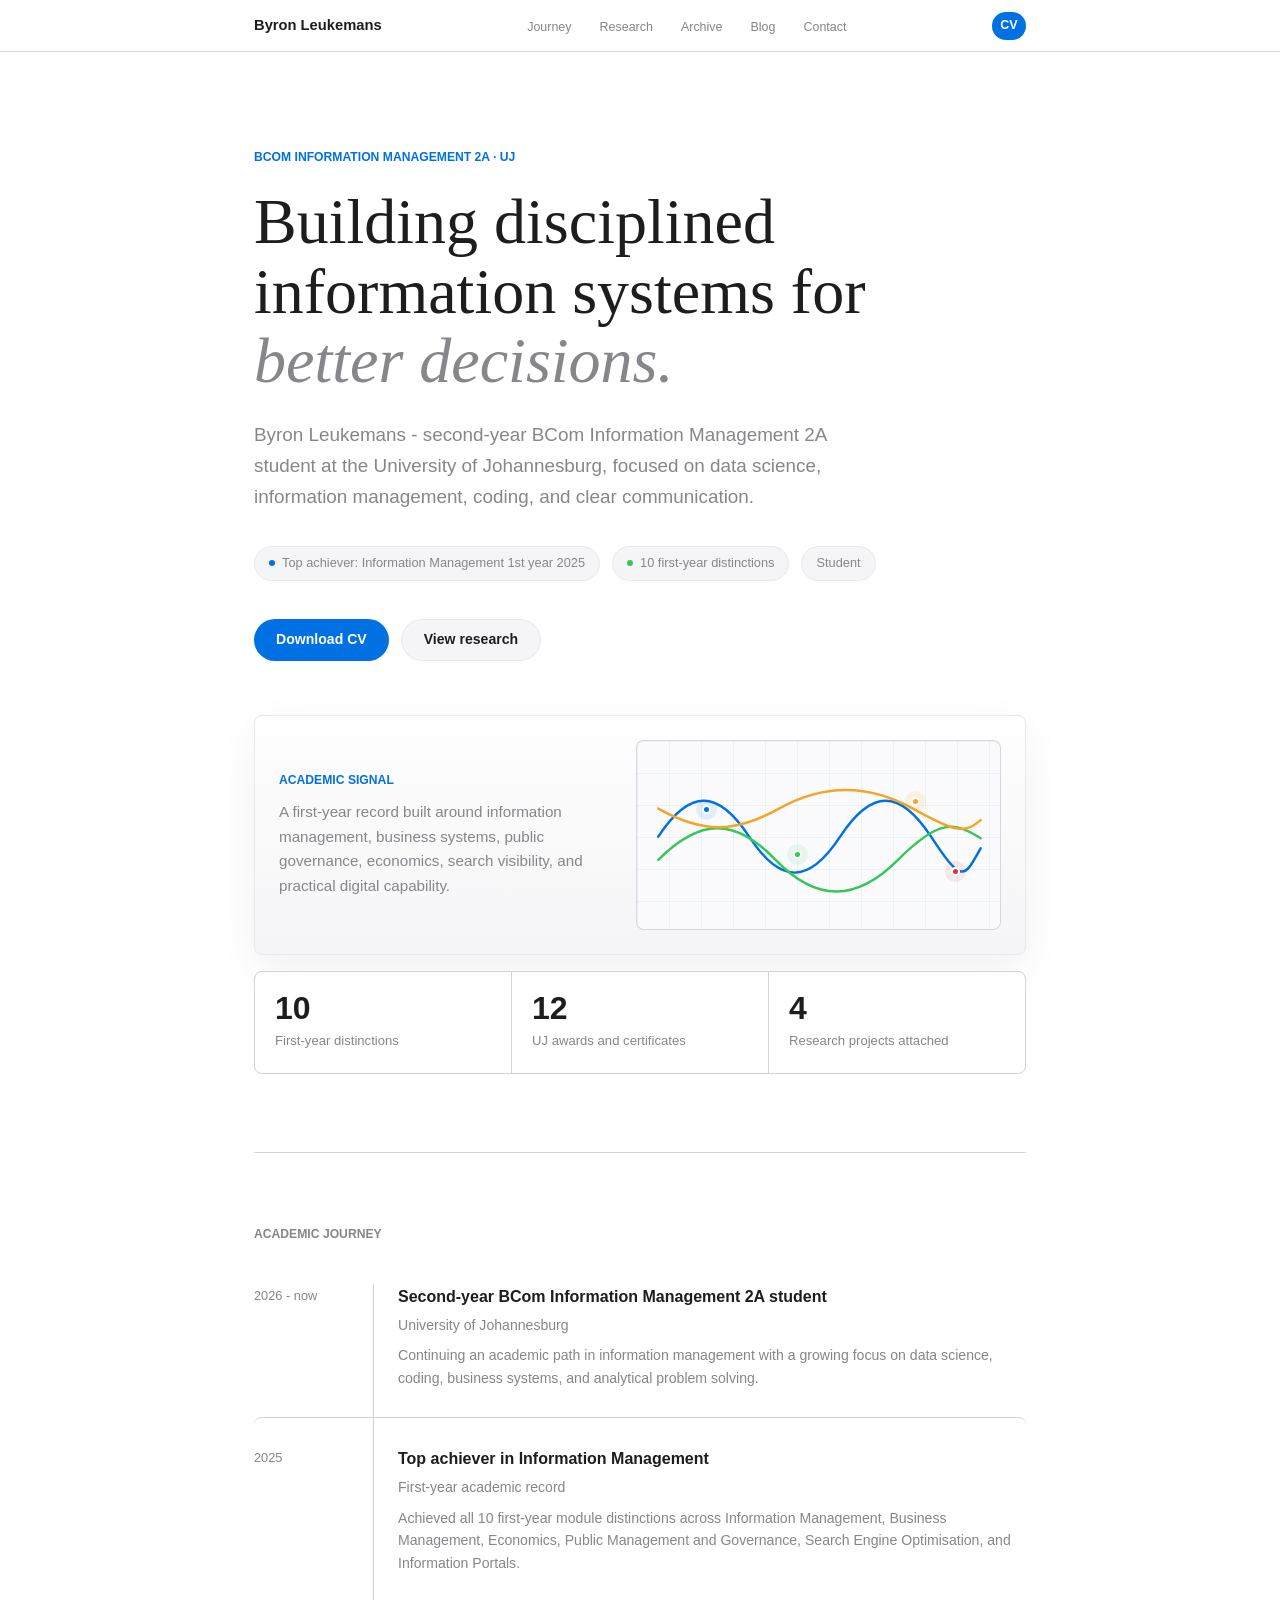
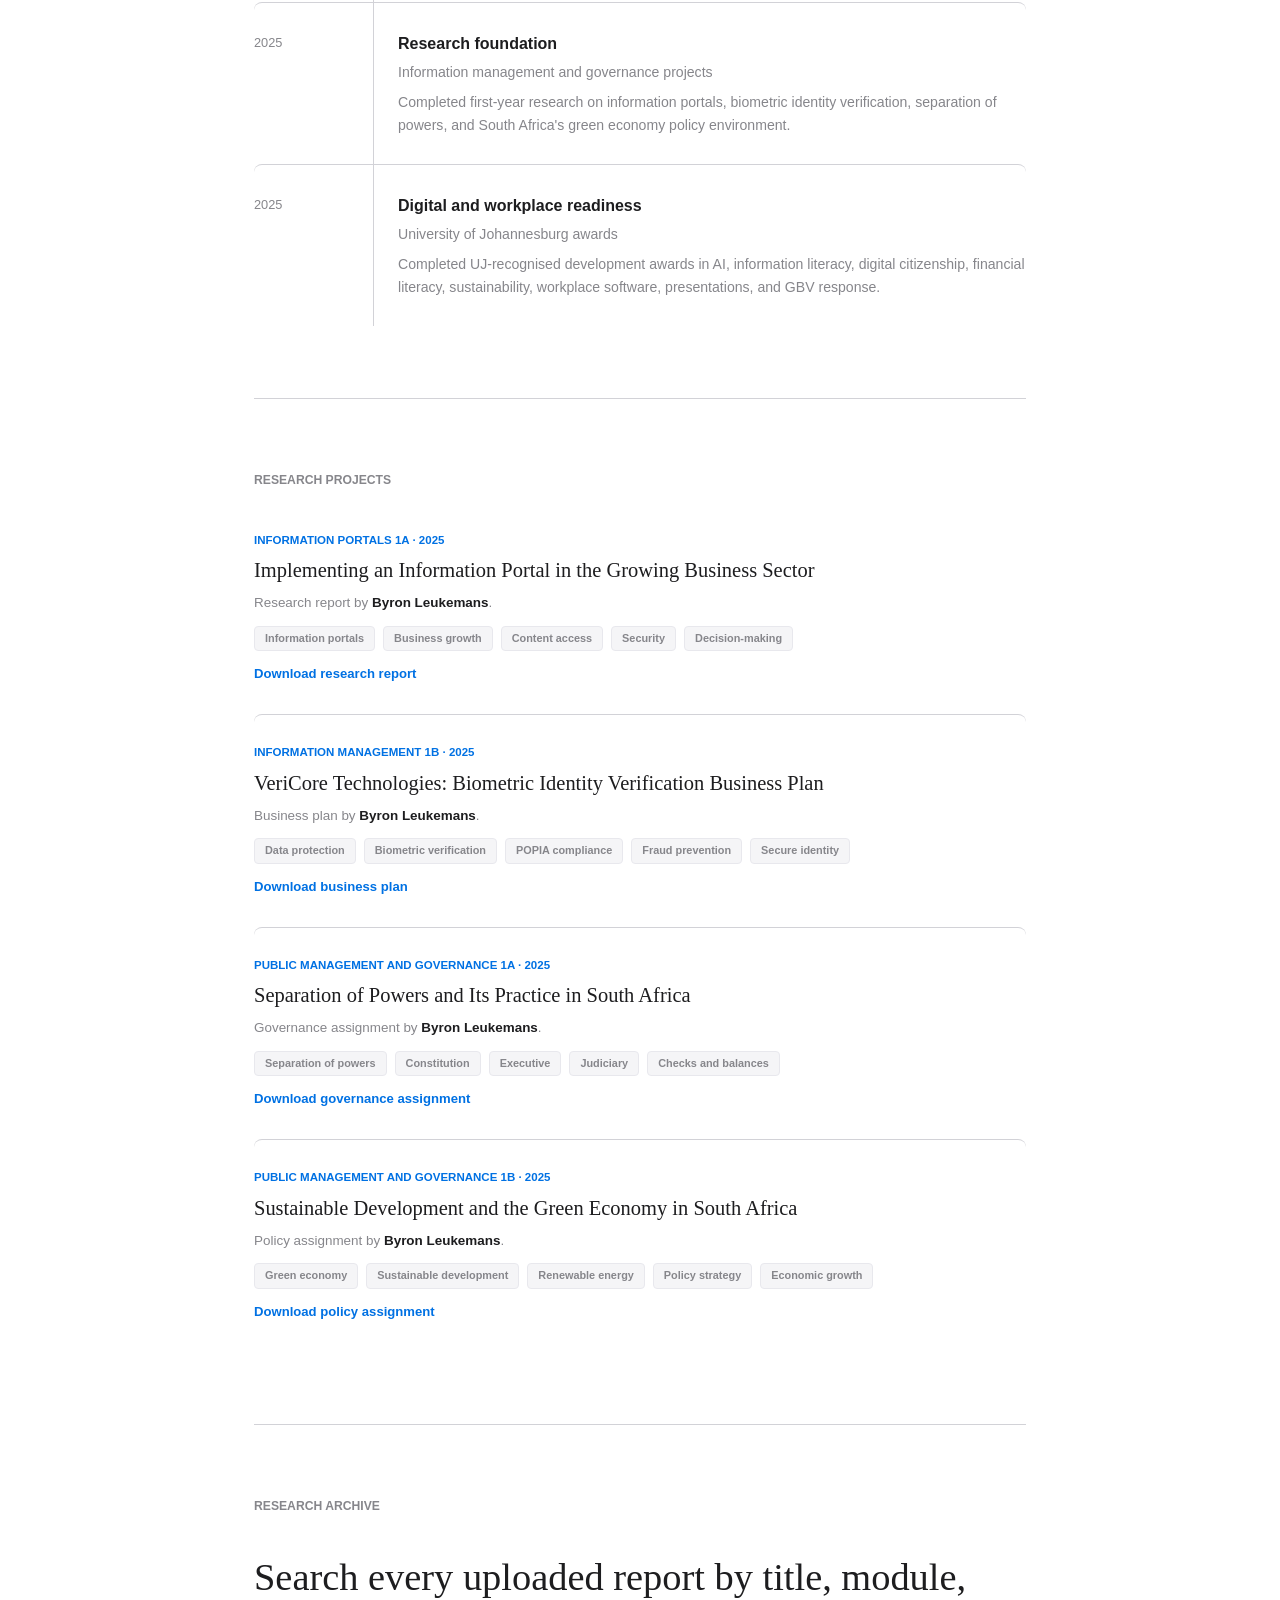
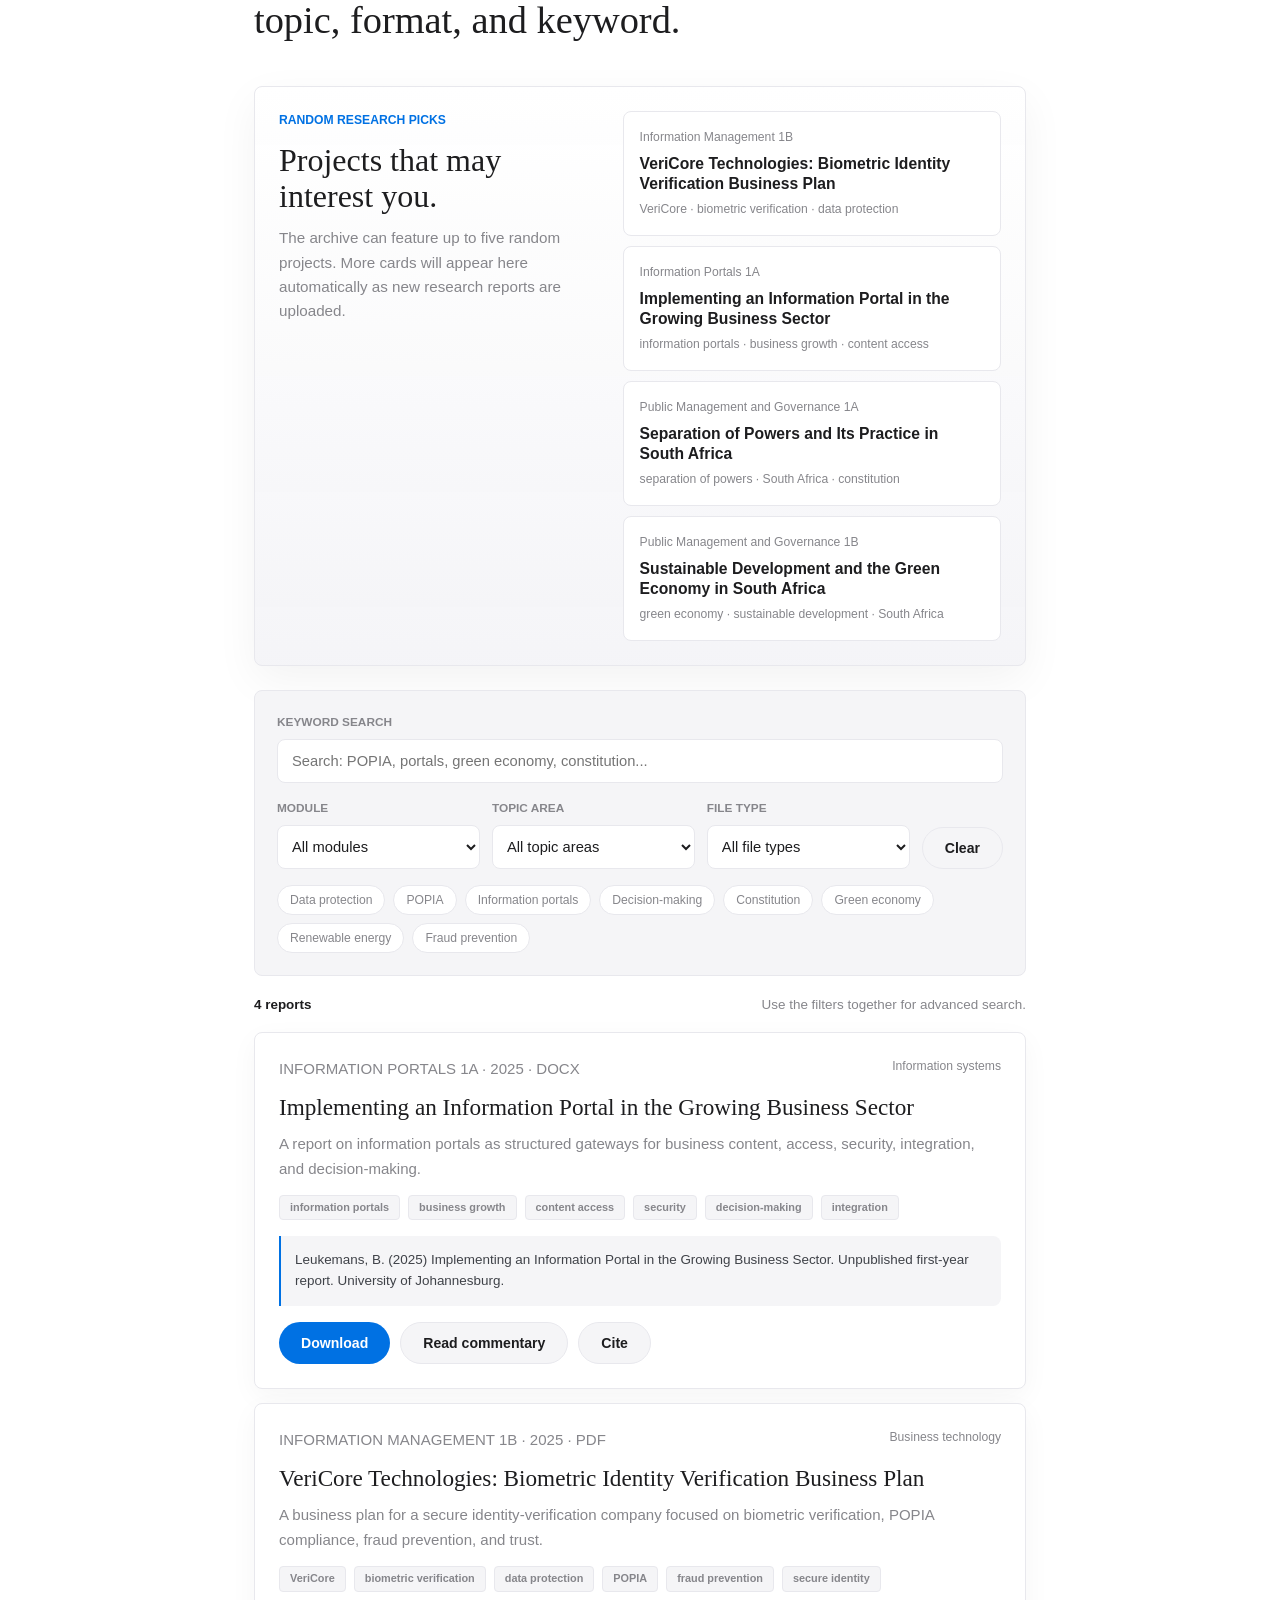
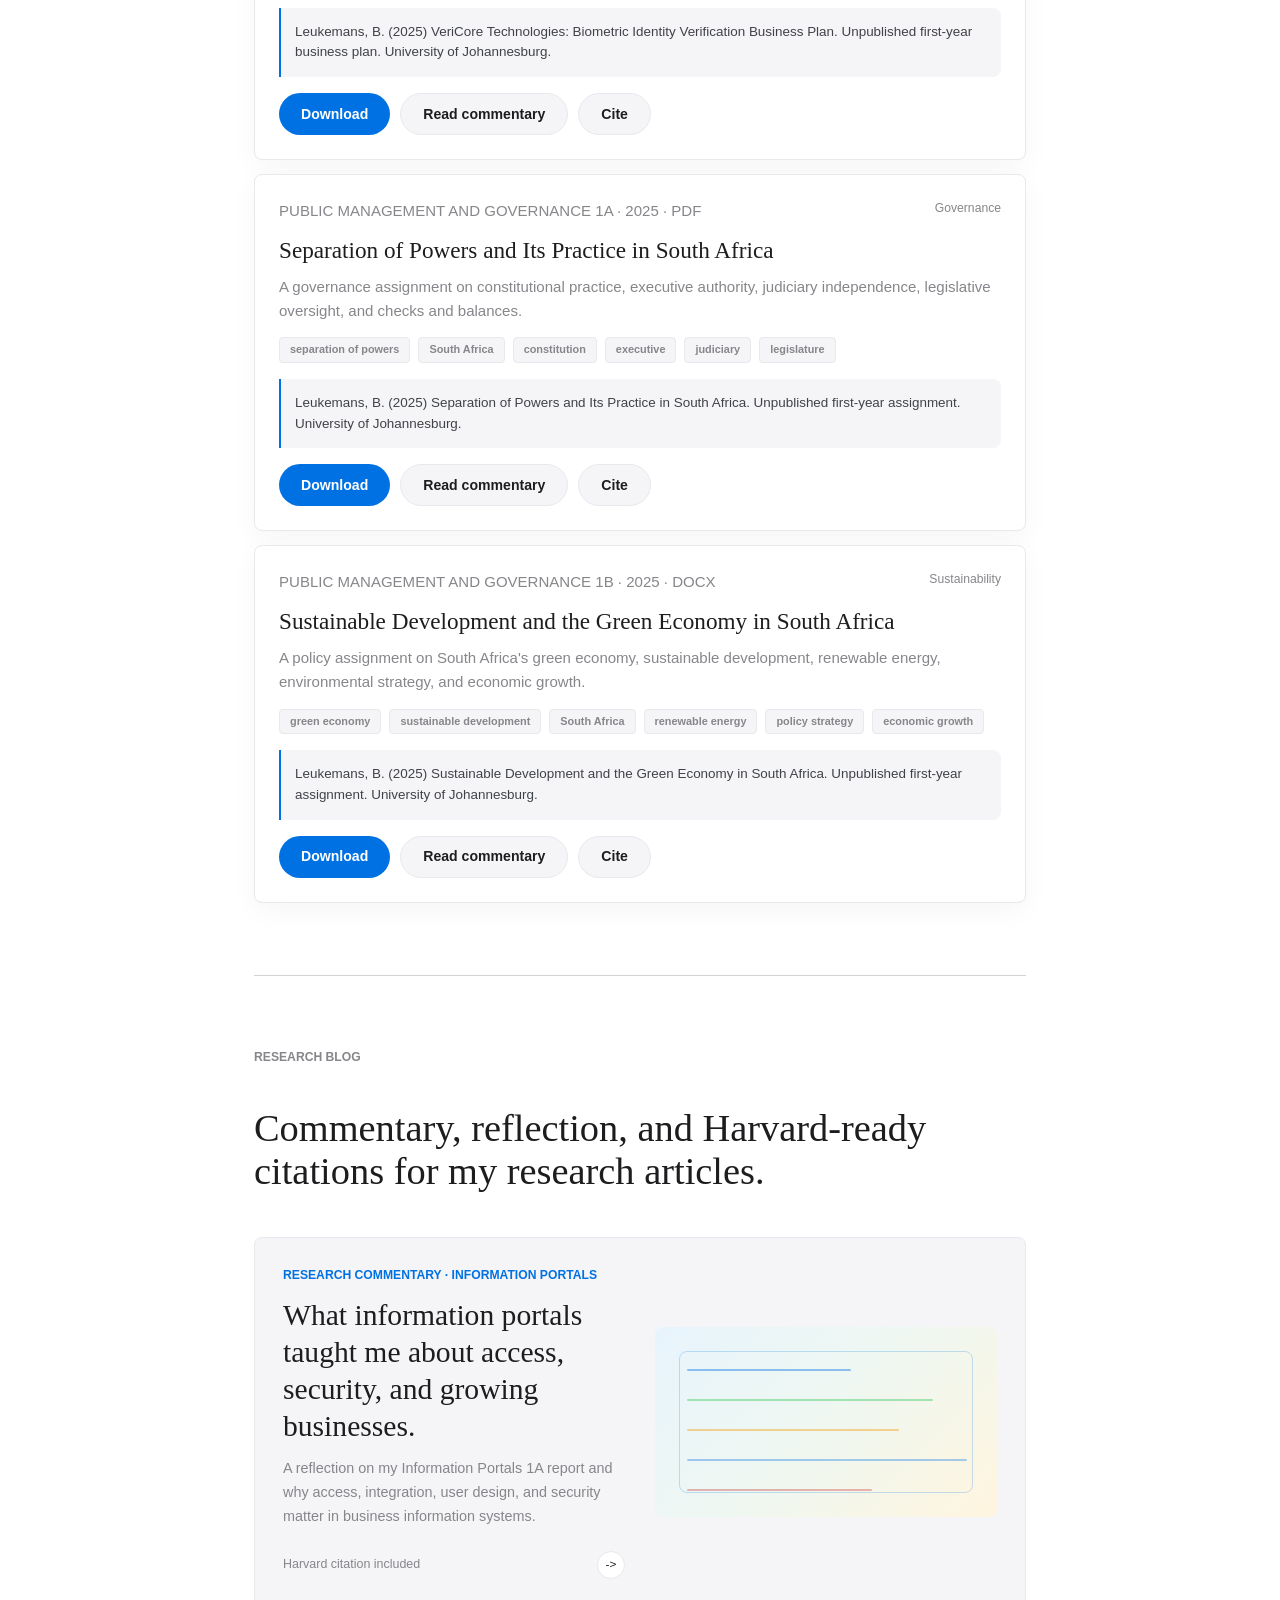
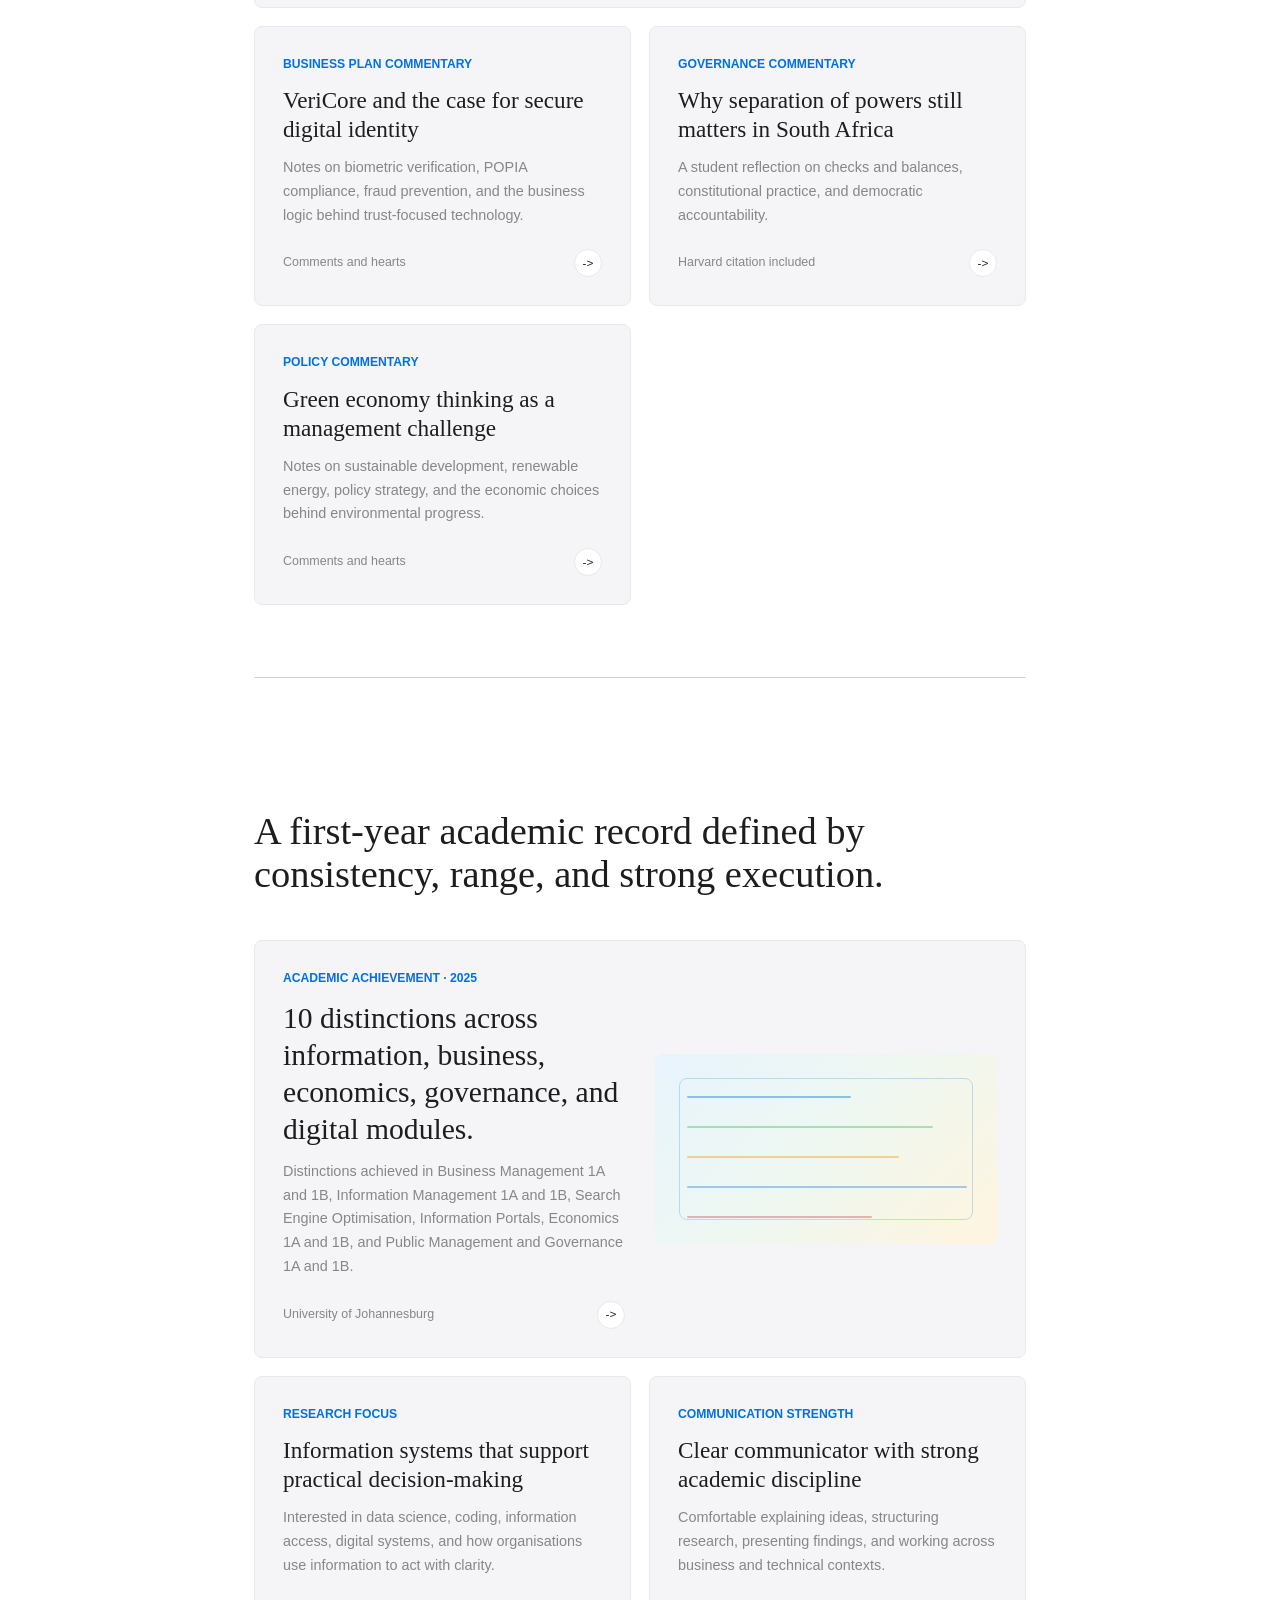
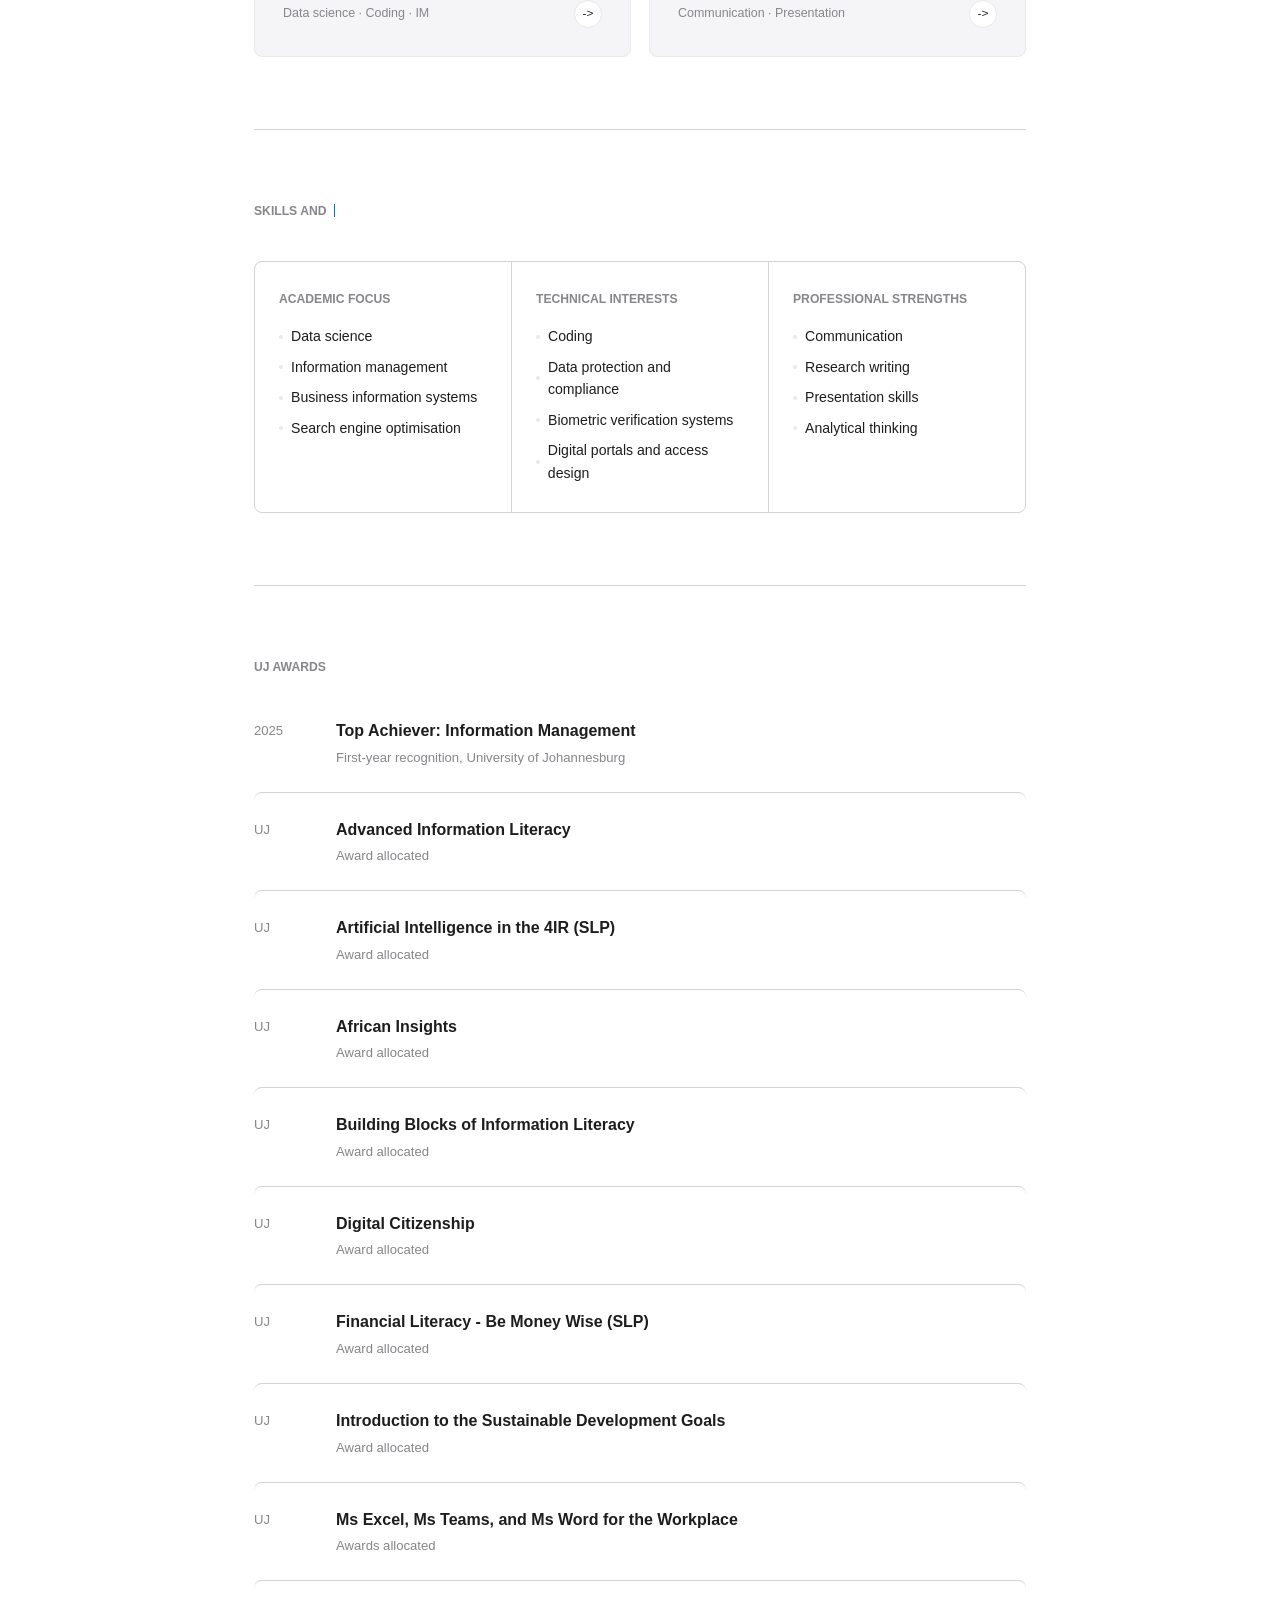
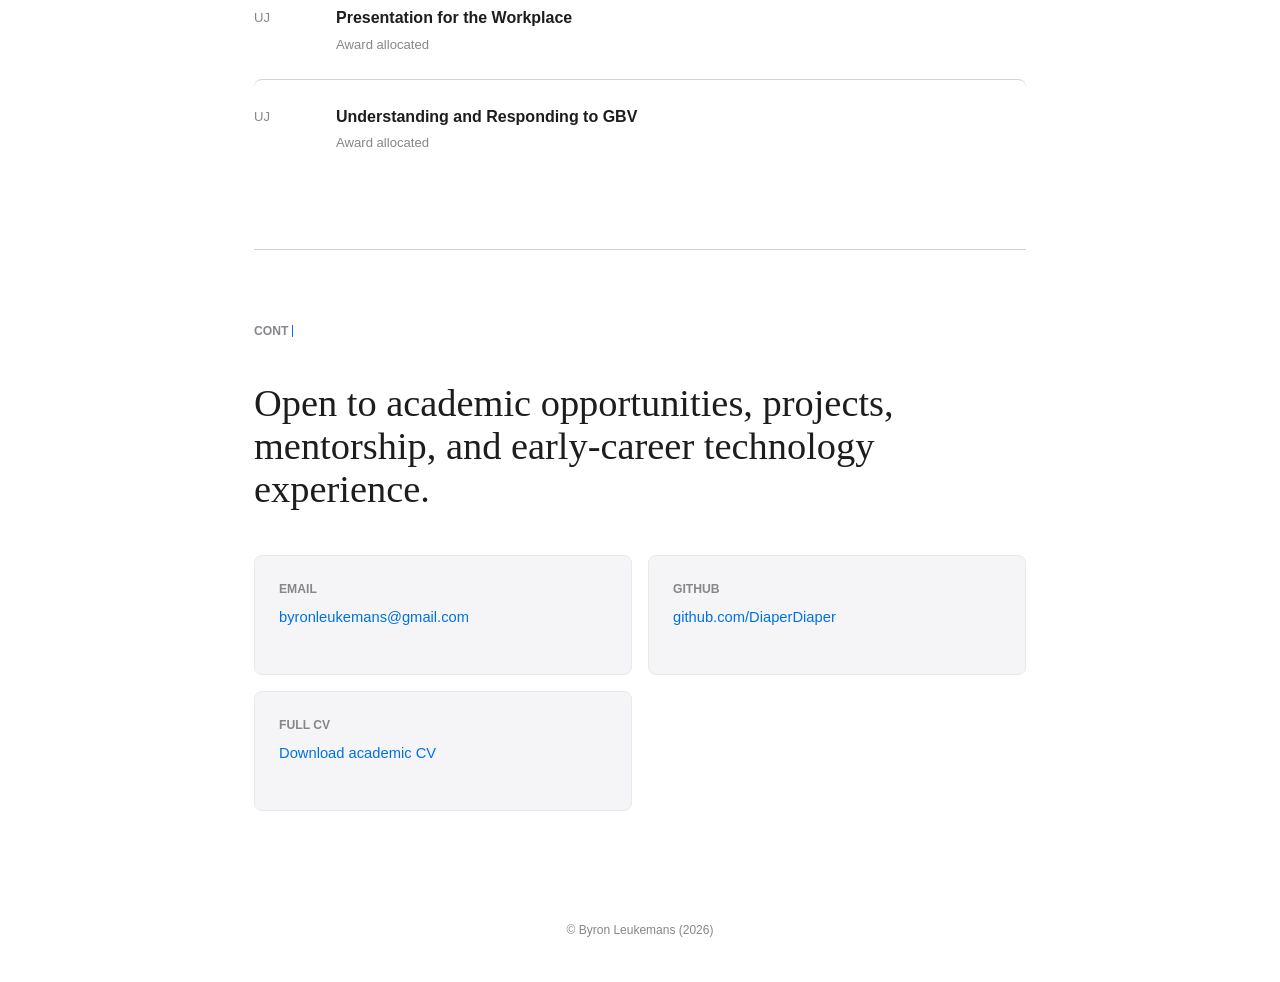
==== chloe.html @ 4170bc59 "Version 5 - Added Chloe.html" ====
<!doctype html>
<html lang="en">
  <head>
    <meta charset="utf-8" />
    <meta name="viewport" content="width=device-width, initial-scale=1" />
    <title>Byron Leukemans | Academic CV</title>
    <meta
      name="description"
      content="Apple-inspired academic CV website for Byron Leukemans, BCom Information Management student."
    />
    <meta name="theme-color" content="#001b38" />
    <link rel="icon" type="image/png" href="assets/byron-leukemans-favicon.png" />
    <link rel="apple-touch-icon" href="assets/byron-leukemans-favicon.png" />
    <link rel="stylesheet" href="styles.css" />
  </head>
  <body>
    <div class="scroll-progress" aria-hidden="true"></div>

    <nav class="site-nav" aria-label="Primary navigation">
      <div class="nav-inner">
        <a class="nav-name" href="#top">Byron Leukemans</a>
        <ul class="nav-links">
          <li><a href="#appointments">Journey</a></li>
          <li><a href="#publications">Research</a></li>
          <li><a href="#archive">Archive</a></li>
          <li><a href="#blog">Blog</a></li>
          <li><a href="#contact">Contact</a></li>
        </ul>
        <a
          class="nav-cv"
          href="assets/Byron-Leukemans-Academic-CV.pdf"
          download
        >
          CV
        </a>
      </div>
    </nav>

    <main class="page" id="top">
      <section class="hero" id="profile">
        <p class="hero-eyebrow fade-up">BCom Information Management 2A · UJ</p>
        <h1 class="fade-up">
          Building disciplined information systems for <em>better decisions.</em>
        </h1>
        <p class="hero-bio fade-up">
          Byron Leukemans - second-year BCom Information Management 2A
          student at the University of Johannesburg, focused on data science,
          information management, coding, and clear communication.
        </p>

        <div class="hero-meta fade-up" aria-label="Academic profile details">
          <span class="pill"><span class="pill-dot"></span>Top achiever: Information Management 1st year 2025</span>
          <span class="pill"><span class="pill-dot green"></span>10 first-year distinctions</span>
          <span class="pill">Student</span>
        </div>

        <div class="cta-row fade-up">
          <a
            class="btn btn-primary"
            href="assets/Byron-Leukemans-Academic-CV.pdf"
            download
          >
            Download CV
          </a>
          <a class="btn btn-ghost" href="#publications">View research</a>
        </div>

        <div class="signal-panel reveal">
          <div class="signal-copy">
            <p class="signal-label">Academic signal</p>
            <p>
              A first-year record built around information management, business
              systems, public governance, economics, search visibility, and
              practical digital capability.
            </p>
          </div>
          <div class="signal-visual" aria-hidden="true">
            <svg viewBox="0 0 420 180" role="img">
              <path
                class="wave wave-one"
                d="M16 92 C54 34 88 34 126 92 S198 150 236 92 308 34 346 92 386 142 406 106"
              />
              <path
                class="wave wave-two"
                d="M16 120 C66 70 108 68 158 120 S256 170 306 120 374 74 406 94"
              />
              <path
                class="wave wave-three"
                d="M16 58 C70 88 108 88 162 58 S270 28 324 58 386 88 406 72"
              />
            </svg>
            <span class="node n1"></span>
            <span class="node n2"></span>
            <span class="node n3"></span>
            <span class="node n4"></span>
          </div>
        </div>

        <div class="stat-strip stagger">
          <div>
            <strong data-count="10">0</strong>
            <span>First-year distinctions</span>
          </div>
          <div>
            <strong data-count="12">0</strong>
            <span>UJ awards and certificates</span>
          </div>
          <div>
            <strong data-count="4">0</strong>
            <span>Research projects attached</span>
          </div>
        </div>
      </section>

      <section id="appointments">
        <p class="section-label reveal">Academic Journey</p>
        <div class="timeline stagger">
          <article class="timeline-item">
            <span class="t-year">2026 - now</span>
            <div>
              <p class="t-title">Second-year BCom Information Management 2A student</p>
              <p class="t-place">University of Johannesburg</p>
              <p class="t-desc">
                Continuing an academic path in information management with a
                growing focus on data science, coding, business systems, and
                analytical problem solving.
              </p>
            </div>
          </article>
          <article class="timeline-item">
            <span class="t-year">2025</span>
            <div>
              <p class="t-title">Top achiever in Information Management</p>
              <p class="t-place">First-year academic record</p>
              <p class="t-desc">
                Achieved all 10 first-year module distinctions across
                Information Management, Business Management, Economics, Public
                Management and Governance, Search Engine Optimisation, and
                Information Portals.
              </p>
            </div>
          </article>
          <article class="timeline-item">
            <span class="t-year">2025</span>
            <div>
              <p class="t-title">Research foundation</p>
              <p class="t-place">Information management and governance projects</p>
              <p class="t-desc">
                Completed first-year research on information portals, biometric
                identity verification, separation of powers, and South Africa's
                green economy policy environment.
              </p>
            </div>
          </article>
          <article class="timeline-item">
            <span class="t-year">2025</span>
            <div>
              <p class="t-title">Digital and workplace readiness</p>
              <p class="t-place">University of Johannesburg awards</p>
              <p class="t-desc">
                Completed UJ-recognised development awards in AI, information
                literacy, digital citizenship, financial literacy, sustainability,
                workplace software, presentations, and GBV response.
              </p>
            </div>
          </article>
        </div>
      </section>

      <section id="publications">
        <p class="section-label reveal">Research Projects</p>
        <div class="pub-list stagger">
          <article class="pub-item">
            <p class="pub-venue">Information Portals 1A · 2025</p>
            <p class="pub-title">
              Implementing an Information Portal in the Growing Business Sector
            </p>
            <p class="pub-authors">
              Research report by <strong>Byron Leukemans</strong>.
            </p>
            <div class="pub-tags">
              <span class="tag">Information portals</span>
              <span class="tag">Business growth</span>
              <span class="tag">Content access</span>
              <span class="tag">Security</span>
              <span class="tag">Decision-making</span>
            </div>
            <a
              class="pub-link"
              href="assets/research/information-portals-1a-report.docx"
              download
            >
              Download research report
            </a>
          </article>

          <article class="pub-item">
            <p class="pub-venue">Information Management 1B · 2025</p>
            <p class="pub-title">
              VeriCore Technologies: Biometric Identity Verification Business Plan
            </p>
            <p class="pub-authors">
              Business plan by <strong>Byron Leukemans</strong>.
            </p>
            <div class="pub-tags">
              <span class="tag">Data protection</span>
              <span class="tag">Biometric verification</span>
              <span class="tag">POPIA compliance</span>
              <span class="tag">Fraud prevention</span>
              <span class="tag">Secure identity</span>
            </div>
            <a
              class="pub-link"
              href="assets/research/information-management-1b-vericore-business-plan.pdf"
              download
            >
              Download business plan
            </a>
          </article>

          <article class="pub-item">
            <p class="pub-venue">Public Management and Governance 1A · 2025</p>
            <p class="pub-title">
              Separation of Powers and Its Practice in South Africa
            </p>
            <p class="pub-authors">
              Governance assignment by <strong>Byron Leukemans</strong>.
            </p>
            <div class="pub-tags">
              <span class="tag">Separation of powers</span>
              <span class="tag">Constitution</span>
              <span class="tag">Executive</span>
              <span class="tag">Judiciary</span>
              <span class="tag">Checks and balances</span>
            </div>
            <a
              class="pub-link"
              href="assets/research/public-management-governance-1a-separation-powers.pdf"
              download
            >
              Download governance assignment
            </a>
          </article>

          <article class="pub-item">
            <p class="pub-venue">Public Management and Governance 1B · 2025</p>
            <p class="pub-title">
              Sustainable Development and the Green Economy in South Africa
            </p>
            <p class="pub-authors">
              Policy assignment by <strong>Byron Leukemans</strong>.
            </p>
            <div class="pub-tags">
              <span class="tag">Green economy</span>
              <span class="tag">Sustainable development</span>
              <span class="tag">Renewable energy</span>
              <span class="tag">Policy strategy</span>
              <span class="tag">Economic growth</span>
            </div>
            <a
              class="pub-link"
              href="assets/research/public-management-governance-1b-green-economy.docx"
              download
            >
              Download policy assignment
            </a>
          </article>
        </div>
      </section>

      <section id="archive">
        <p class="section-label reveal">Research Archive</p>
        <p class="section-title reveal">
          Search every uploaded report by title, module, topic, format, and keyword.
        </p>

        <div class="archive-random reveal">
          <div>
            <p class="card-label">Random research picks</p>
            <h2>Projects that may interest you.</h2>
            <p>
              The archive can feature up to five random projects. More cards will
              appear here automatically as new research reports are uploaded.
            </p>
          </div>
          <div id="random-projects" class="random-project-grid" aria-live="polite"></div>
        </div>

        <div class="archive-tools reveal" role="search" aria-label="Research archive search">
          <label class="archive-search">
            <span>Keyword search</span>
            <input
              id="archive-search"
              type="search"
              placeholder="Search: POPIA, portals, green economy, constitution..."
              autocomplete="off"
            />
          </label>

          <div class="advanced-search">
            <label>
              <span>Module</span>
              <select id="archive-module">
                <option value="">All modules</option>
                <option value="Information Portals 1A">Information Portals 1A</option>
                <option value="Information Management 1B">Information Management 1B</option>
                <option value="Public Management and Governance 1A">Public Management and Governance 1A</option>
                <option value="Public Management and Governance 1B">Public Management and Governance 1B</option>
              </select>
            </label>
            <label>
              <span>Topic area</span>
              <select id="archive-topic">
                <option value="">All topic areas</option>
                <option value="Information systems">Information systems</option>
                <option value="Business technology">Business technology</option>
                <option value="Governance">Governance</option>
                <option value="Sustainability">Sustainability</option>
              </select>
            </label>
            <label>
              <span>File type</span>
              <select id="archive-format">
                <option value="">All file types</option>
                <option value="PDF">PDF</option>
                <option value="DOCX">DOCX</option>
              </select>
            </label>
            <button id="archive-clear" class="btn btn-ghost" type="button">Clear</button>
          </div>

          <div class="keyword-cloud" aria-label="Popular research keywords">
            <button type="button" data-keyword="data protection">Data protection</button>
            <button type="button" data-keyword="POPIA">POPIA</button>
            <button type="button" data-keyword="information portals">Information portals</button>
            <button type="button" data-keyword="decision-making">Decision-making</button>
            <button type="button" data-keyword="constitution">Constitution</button>
            <button type="button" data-keyword="green economy">Green economy</button>
            <button type="button" data-keyword="renewable energy">Renewable energy</button>
            <button type="button" data-keyword="fraud prevention">Fraud prevention</button>
          </div>
        </div>

        <div class="archive-status reveal">
          <span id="archive-count">0 reports</span>
          <span>Use the filters together for advanced search.</span>
        </div>

        <div id="archive-results" class="archive-grid stagger" aria-live="polite"></div>
      </section>

      <section id="blog">
        <p class="section-label reveal">Research Blog</p>
        <p class="section-title reveal">
          Commentary, reflection, and Harvard-ready citations for my research articles.
        </p>
        <div class="writing-grid stagger">
          <a class="writing-card featured" href="blog/information-portals.html" data-tilt>
            <div>
              <p class="card-label">Research commentary · Information Portals</p>
              <p class="card-title">
                What information portals taught me about access, security, and growing businesses.
              </p>
              <p class="card-excerpt">
                A reflection on my Information Portals 1A report and why access,
                integration, user design, and security matter in business information systems.
              </p>
              <div class="card-footer">
                <span>Harvard citation included</span>
                <span class="card-arrow">-></span>
              </div>
            </div>
            <div class="memory-card-visual" aria-hidden="true">
              <span></span>
              <span></span>
              <span></span>
              <span></span>
              <span></span>
            </div>
          </a>

          <a class="writing-card" href="blog/vericore-identity-verification.html" data-tilt>
            <p class="card-label">Business plan commentary</p>
            <p class="card-title">VeriCore and the case for secure digital identity</p>
            <p class="card-excerpt">
              Notes on biometric verification, POPIA compliance, fraud prevention,
              and the business logic behind trust-focused technology.
            </p>
            <div class="card-footer">
              <span>Comments and hearts</span>
              <span class="card-arrow">-></span>
            </div>
          </a>

          <a class="writing-card" href="blog/separation-of-powers.html" data-tilt>
            <p class="card-label">Governance commentary</p>
            <p class="card-title">Why separation of powers still matters in South Africa</p>
            <p class="card-excerpt">
              A student reflection on checks and balances, constitutional practice,
              and democratic accountability.
            </p>
            <div class="card-footer">
              <span>Harvard citation included</span>
              <span class="card-arrow">-></span>
            </div>
          </a>

          <a class="writing-card" href="blog/green-economy.html" data-tilt>
            <p class="card-label">Policy commentary</p>
            <p class="card-title">Green economy thinking as a management challenge</p>
            <p class="card-excerpt">
              Notes on sustainable development, renewable energy, policy strategy,
              and the economic choices behind environmental progress.
            </p>
            <div class="card-footer">
              <span>Comments and hearts</span>
              <span class="card-arrow">-></span>
            </div>
          </a>
        </div>
      </section>

      <section id="writing">
        <p class="section-label reveal">Distinctions</p>
        <p class="section-title reveal">
          A first-year academic record defined by consistency, range, and strong execution.
        </p>
        <div class="writing-grid stagger">
          <a class="writing-card featured" href="#expertise" data-tilt>
            <div>
              <p class="card-label">Academic achievement · 2025</p>
              <p class="card-title">
                10 distinctions across information, business, economics, governance, and digital modules.
              </p>
              <p class="card-excerpt">
                Distinctions achieved in Business Management 1A and 1B,
                Information Management 1A and 1B, Search Engine Optimisation,
                Information Portals, Economics 1A and 1B, and Public Management
                and Governance 1A and 1B.
              </p>
              <div class="card-footer">
                <span>University of Johannesburg</span>
                <span class="card-arrow">-></span>
              </div>
            </div>
            <div class="memory-card-visual" aria-hidden="true">
              <span></span>
              <span></span>
              <span></span>
              <span></span>
              <span></span>
            </div>
          </a>

          <a class="writing-card" href="#publications" data-tilt>
            <p class="card-label">Research focus</p>
            <p class="card-title">Information systems that support practical decision-making</p>
            <p class="card-excerpt">
              Interested in data science, coding, information access, digital
              systems, and how organisations use information to act with clarity.
            </p>
            <div class="card-footer">
              <span>Data science · Coding · IM</span>
              <span class="card-arrow">-></span>
            </div>
          </a>

          <a class="writing-card" href="#contact" data-tilt>
            <p class="card-label">Communication strength</p>
            <p class="card-title">Clear communicator with strong academic discipline</p>
            <p class="card-excerpt">
              Comfortable explaining ideas, structuring research, presenting
              findings, and working across business and technical contexts.
            </p>
            <div class="card-footer">
              <span>Communication · Presentation</span>
              <span class="card-arrow">-></span>
            </div>
          </a>
        </div>
      </section>

      <section id="expertise">
        <p class="section-label reveal">Skills and Focus</p>
        <div class="skills-grid reveal">
          <div class="skill-cell">
            <p class="skill-cell-label">Academic focus</p>
            <div class="skill-items">
              <span class="skill-item">Data science</span>
              <span class="skill-item">Information management</span>
              <span class="skill-item">Business information systems</span>
              <span class="skill-item">Search engine optimisation</span>
            </div>
          </div>
          <div class="skill-cell">
            <p class="skill-cell-label">Technical interests</p>
            <div class="skill-items">
              <span class="skill-item">Coding</span>
              <span class="skill-item">Data protection and compliance</span>
              <span class="skill-item">Biometric verification systems</span>
              <span class="skill-item">Digital portals and access design</span>
            </div>
          </div>
          <div class="skill-cell">
            <p class="skill-cell-label">Professional strengths</p>
            <div class="skill-items">
              <span class="skill-item">Communication</span>
              <span class="skill-item">Research writing</span>
              <span class="skill-item">Presentation skills</span>
              <span class="skill-item">Analytical thinking</span>
            </div>
          </div>
        </div>
      </section>

      <section id="awards">
        <p class="section-label reveal">UJ Awards</p>
        <div class="award-list stagger">
          <article class="award-item">
            <span class="award-year">2025</span>
            <div>
              <p class="award-name">Top Achiever: Information Management</p>
              <p class="award-org">First-year recognition, University of Johannesburg</p>
            </div>
          </article>
          <article class="award-item">
            <span class="award-year">UJ</span>
            <div>
              <p class="award-name">Advanced Information Literacy</p>
              <p class="award-org">Award allocated</p>
            </div>
          </article>
          <article class="award-item">
            <span class="award-year">UJ</span>
            <div>
              <p class="award-name">Artificial Intelligence in the 4IR (SLP)</p>
              <p class="award-org">Award allocated</p>
            </div>
          </article>
          <article class="award-item">
            <span class="award-year">UJ</span>
            <div>
              <p class="award-name">African Insights</p>
              <p class="award-org">Award allocated</p>
            </div>
          </article>
          <article class="award-item">
            <span class="award-year">UJ</span>
            <div>
              <p class="award-name">Building Blocks of Information Literacy</p>
              <p class="award-org">Award allocated</p>
            </div>
          </article>
          <article class="award-item">
            <span class="award-year">UJ</span>
            <div>
              <p class="award-name">Digital Citizenship</p>
              <p class="award-org">Award allocated</p>
            </div>
          </article>
          <article class="award-item">
            <span class="award-year">UJ</span>
            <div>
              <p class="award-name">Financial Literacy - Be Money Wise (SLP)</p>
              <p class="award-org">Award allocated</p>
            </div>
          </article>
          <article class="award-item">
            <span class="award-year">UJ</span>
            <div>
              <p class="award-name">Introduction to the Sustainable Development Goals</p>
              <p class="award-org">Award allocated</p>
            </div>
          </article>
          <article class="award-item">
            <span class="award-year">UJ</span>
            <div>
              <p class="award-name">Ms Excel, Ms Teams, and Ms Word for the Workplace</p>
              <p class="award-org">Awards allocated</p>
            </div>
          </article>
          <article class="award-item">
            <span class="award-year">UJ</span>
            <div>
              <p class="award-name">Presentation for the Workplace</p>
              <p class="award-org">Award allocated</p>
            </div>
          </article>
          <article class="award-item">
            <span class="award-year">UJ</span>
            <div>
              <p class="award-name">Understanding and Responding to GBV</p>
              <p class="award-org">Award allocated</p>
            </div>
          </article>
        </div>
      </section>

      <section id="contact">
        <p class="section-label reveal">Contact</p>
        <p class="section-title reveal">
          Open to academic opportunities, projects, mentorship, and early-career technology experience.
        </p>
        <div class="contact-grid stagger">
          <a class="contact-card" href="mailto:byronleukemans@gmail.com">
            <p class="contact-card-label">Email</p>
            <p class="contact-card-value">byronleukemans@gmail.com</p>
          </a>
          <a class="contact-card" href="https://github.com/DiaperDiaper" target="_blank" rel="noreferrer">
            <p class="contact-card-label">GitHub</p>
            <p class="contact-card-value">github.com/DiaperDiaper</p>
          </a>
          <a
            class="contact-card"
            href="assets/Byron-Leukemans-Academic-CV.pdf"
            download
          >
            <p class="contact-card-label">Full CV</p>
            <p class="contact-card-value">Download academic CV</p>
          </a>
        </div>
      </section>
    </main>

    <footer class="page-footer reveal">
      <p>© Byron Leukemans (2026) </p>
    </footer>

    <script src="script.js"></script>
  </body>
</html>
---- styles.css ----
:root {
  --white: #ffffff;
  --near-white: #f5f5f7;
  --soft-white: #fbfbfd;
  --light-gray: #e8e8ed;
  --divider: #d2d2d7;
  --mid-gray: #86868b;
  --dark-gray: #1d1d1f;
  --accent: #0071e3;
  --accent-hover: #0077ed;
  --green: #34c759;
  --amber: #f5a524;
  --rose: #c83b3b;
  --max: 820px;
  --nav-h: 52px;
  --radius: 8px;
  --spring: cubic-bezier(0.22, 1, 0.36, 1);
  --ease-out: cubic-bezier(0.16, 1, 0.3, 1);
  font-family: -apple-system, BlinkMacSystemFont, "SF Pro Text", "Segoe UI", sans-serif;
  color-scheme: light;
}

*,
*::before,
*::after {
  box-sizing: border-box;
}

html {
  scroll-behavior: smooth;
}

body {
  min-width: 320px;
  margin: 0;
  background: var(--white);
  color: var(--dark-gray);
  font-size: 17px;
  line-height: 1.6;
  overflow-x: hidden;
  -webkit-font-smoothing: antialiased;
  text-rendering: optimizeLegibility;
}

a {
  color: inherit;
  text-decoration: none;
}

p,
h1 {
  margin-top: 0;
}

.scroll-progress {
  position: fixed;
  top: 0;
  left: 0;
  z-index: 200;
  width: 0;
  height: 2px;
  background: var(--accent);
  transform-origin: left center;
}

.site-nav {
  position: sticky;
  top: 0;
  z-index: 100;
  height: var(--nav-h);
  border-bottom: 1px solid rgba(210, 210, 215, 0.84);
  background: rgba(255, 255, 255, 0.82);
  backdrop-filter: saturate(180%) blur(20px);
  animation: fadeIn 500ms ease both;
}

.nav-inner {
  display: flex;
  align-items: center;
  justify-content: space-between;
  width: 100%;
  max-width: var(--max);
  height: 100%;
  margin: 0 auto;
  padding: 0 24px;
}

.nav-name {
  font-size: 0.92rem;
  font-weight: 600;
  letter-spacing: 0;
  transition: opacity 180ms ease;
}

.nav-name:hover {
  opacity: 0.62;
}

.nav-links {
  display: flex;
  gap: 28px;
  margin: 0;
  padding: 0;
  list-style: none;
}

.nav-links a {
  position: relative;
  padding-bottom: 2px;
  color: var(--mid-gray);
  font-size: 0.78rem;
  letter-spacing: 0;
  transition: color 180ms ease;
}

.nav-links a::after {
  position: absolute;
  bottom: -3px;
  left: 0;
  width: 100%;
  height: 1px;
  content: "";
  background: var(--accent);
  transform: scaleX(0);
  transform-origin: left center;
  transition: transform 250ms var(--spring);
}

.nav-links a:hover,
.nav-links a.is-active {
  color: var(--dark-gray);
}

.nav-links a:hover::after,
.nav-links a.is-active::after {
  transform: scaleX(1);
}

.nav-cv {
  display: inline-flex;
  align-items: center;
  justify-content: center;
  min-width: 34px;
  height: 28px;
  border-radius: 999px;
  background: var(--accent);
  color: var(--white);
  font-size: 0.78rem;
  font-weight: 600;
  letter-spacing: 0;
  transition: background 180ms ease, transform 180ms var(--spring), box-shadow 180ms ease;
}

.nav-cv:hover {
  background: var(--accent-hover);
  box-shadow: 0 5px 18px rgba(0, 113, 227, 0.28);
  transform: translateY(-1px);
}

.page,
.page-footer {
  width: 100%;
  max-width: var(--max);
  margin: 0 auto;
  padding: 0 24px;
}

.hero {
  position: relative;
  padding: 96px 0 78px;
  border-bottom: 1px solid var(--divider);
}

.hero-eyebrow,
.section-label,
.signal-label,
.card-label,
.skill-cell-label,
.contact-card-label {
  color: var(--accent);
  font-size: 0.76rem;
  font-weight: 600;
  letter-spacing: 0;
  text-transform: uppercase;
}

.hero-eyebrow {
  margin-bottom: 20px;
}

.hero h1 {
  max-width: 760px;
  margin-bottom: 24px;
  color: var(--dark-gray);
  font-family: Georgia, "Times New Roman", serif;
  font-size: 4rem;
  font-weight: 400;
  letter-spacing: 0;
  line-height: 1.08;
  cursor: default;
}

.hero h1 em {
  color: var(--mid-gray);
  font-style: italic;
}

.hero h1:hover {
  background: linear-gradient(90deg, var(--dark-gray), var(--accent), var(--dark-gray));
  background-size: 200% auto;
  background-clip: text;
  -webkit-background-clip: text;
  -webkit-text-fill-color: transparent;
  animation: shimmer 1700ms linear infinite;
}

.hero h1:hover em {
  -webkit-text-fill-color: transparent;
}

.hero-bio {
  max-width: 600px;
  margin-bottom: 34px;
  color: var(--mid-gray);
  font-size: 1.18rem;
  font-weight: 300;
  line-height: 1.65;
}

.hero-meta,
.cta-row {
  display: flex;
  flex-wrap: wrap;
  gap: 12px;
}

.pill {
  display: inline-flex;
  align-items: center;
  gap: 7px;
  min-height: 33px;
  padding: 6px 14px;
  border: 1px solid var(--light-gray);
  border-radius: 999px;
  background: var(--near-white);
  color: var(--mid-gray);
  font-size: 0.8rem;
  font-weight: 400;
  letter-spacing: 0;
  transition: border-color 180ms ease, color 180ms ease, transform 220ms var(--spring), box-shadow 220ms ease;
}

.pill:hover {
  border-color: var(--accent);
  color: var(--dark-gray);
  box-shadow: 0 2px 14px rgba(0, 113, 227, 0.12);
  transform: scale(1.04);
}

.pill-dot {
  width: 6px;
  height: 6px;
  border-radius: 50%;
  background: var(--accent);
  animation: pulseDot 2400ms ease-in-out infinite;
}

.pill-dot.green {
  background: var(--green);
  animation-delay: 650ms;
}

.cta-row {
  margin-top: 38px;
}

.btn {
  position: relative;
  display: inline-flex;
  align-items: center;
  justify-content: center;
  min-height: 42px;
  padding: 0 22px;
  border: 0;
  border-radius: 999px;
  font: inherit;
  font-size: 0.88rem;
  font-weight: 600;
  letter-spacing: 0;
  overflow: hidden;
  cursor: pointer;
  transition: background 160ms ease, transform 160ms var(--spring), box-shadow 160ms ease;
}

.btn:active {
  transform: scale(0.96);
}

.btn-primary {
  background: var(--accent);
  color: var(--white);
}

.btn-primary:hover {
  background: var(--accent-hover);
  box-shadow: 0 5px 22px rgba(0, 113, 227, 0.3);
  transform: translateY(-2px);
}

.btn-ghost {
  border: 1px solid var(--light-gray);
  background: var(--near-white);
  color: var(--dark-gray);
}

.btn-ghost:hover {
  background: var(--light-gray);
  transform: translateY(-2px);
}

.signal-panel {
  display: grid;
  grid-template-columns: minmax(0, 0.9fr) minmax(280px, 1fr);
  gap: 28px;
  align-items: center;
  margin-top: 54px;
  padding: 24px;
  border: 1px solid var(--light-gray);
  border-radius: var(--radius);
  background:
    linear-gradient(180deg, rgba(255, 255, 255, 0.94), rgba(245, 245, 247, 0.92)),
    var(--near-white);
  box-shadow: 0 14px 44px rgba(0, 0, 0, 0.06);
  overflow: hidden;
}

.signal-copy p:not(.signal-label) {
  margin: 0;
  color: var(--mid-gray);
  font-size: 0.95rem;
  font-weight: 300;
  line-height: 1.62;
}

.signal-label {
  margin-bottom: 10px;
}

.signal-visual {
  position: relative;
  min-height: 190px;
  border: 1px solid rgba(210, 210, 215, 0.86);
  border-radius: var(--radius);
  background:
    linear-gradient(90deg, rgba(0, 113, 227, 0.07) 1px, transparent 1px),
    linear-gradient(180deg, rgba(0, 113, 227, 0.06) 1px, transparent 1px),
    var(--soft-white);
  background-size: 32px 32px;
  overflow: hidden;
}

.signal-visual::after {
  position: absolute;
  inset: 0;
  content: "";
  background: linear-gradient(110deg, transparent 20%, rgba(255, 255, 255, 0.72), transparent 64%);
  transform: translateX(-120%);
  animation: panelSweep 5200ms var(--ease-out) infinite;
}

.signal-visual svg {
  position: absolute;
  inset: 8px;
  width: calc(100% - 16px);
  height: calc(100% - 16px);
}

.wave {
  fill: none;
  stroke-linecap: round;
  stroke-width: 3;
  stroke-dasharray: 560;
  stroke-dashoffset: 560;
  animation: drawWave 2600ms var(--ease-out) forwards, breatheWave 4600ms ease-in-out 2600ms infinite;
}

.wave-one {
  stroke: var(--accent);
}

.wave-two {
  stroke: var(--green);
  animation-delay: 220ms, 2820ms;
}

.wave-three {
  stroke: var(--amber);
  animation-delay: 420ms, 3020ms;
}

.node {
  position: absolute;
  width: 9px;
  height: 9px;
  border: 2px solid var(--white);
  border-radius: 50%;
  background: var(--accent);
  box-shadow: 0 0 0 6px rgba(0, 113, 227, 0.1);
  animation: nodePing 2600ms ease-in-out infinite;
}

.n1 {
  top: 34%;
  left: 18%;
}

.n2 {
  top: 58%;
  left: 43%;
  background: var(--green);
  box-shadow: 0 0 0 6px rgba(52, 199, 89, 0.1);
  animation-delay: 420ms;
}

.n3 {
  top: 30%;
  right: 22%;
  background: var(--amber);
  box-shadow: 0 0 0 6px rgba(245, 165, 36, 0.12);
  animation-delay: 850ms;
}

.n4 {
  right: 11%;
  bottom: 28%;
  background: var(--rose);
  box-shadow: 0 0 0 6px rgba(200, 59, 59, 0.1);
  animation-delay: 1180ms;
}

.stat-strip {
  display: grid;
  grid-template-columns: repeat(3, 1fr);
  gap: 1px;
  margin-top: 16px;
  border: 1px solid var(--divider);
  border-radius: var(--radius);
  background: var(--divider);
  overflow: hidden;
}

.stat-strip div {
  padding: 20px;
  background: var(--white);
}

.stat-strip strong {
  display: block;
  margin-bottom: 2px;
  font-size: 2rem;
  line-height: 1;
}

.stat-strip span {
  color: var(--mid-gray);
  font-size: 0.82rem;
}

section {
  padding: 72px 0;
  border-bottom: 1px solid var(--divider);
}

section:last-of-type {
  border-bottom: 0;
}

.section-label {
  margin-bottom: 40px;
  color: var(--mid-gray);
}

.section-label.typing-label {
  min-height: 1.2em;
  white-space: nowrap;
}

.section-label.typing-label::after {
  display: inline-block;
  width: 1px;
  height: 1em;
  margin-left: 4px;
  background: var(--accent);
  content: "";
  transform: translateY(2px);
  opacity: 0;
}

.section-label.typing-label.is-typing::after {
  opacity: 1;
  animation: caretBlink 760ms steps(1) infinite;
}

.section-label.typing-label.typed::after {
  opacity: 0;
  transition: opacity 260ms ease;
}

.section-title {
  max-width: 720px;
  margin-bottom: 44px;
  color: var(--dark-gray);
  font-family: Georgia, "Times New Roman", serif;
  font-size: 2.4rem;
  font-weight: 400;
  letter-spacing: 0;
  line-height: 1.12;
}

.timeline {
  position: relative;
  display: flex;
  flex-direction: column;
}

.timeline::before {
  position: absolute;
  top: 0;
  bottom: 0;
  left: 119px;
  width: 1px;
  content: "";
  background: var(--divider);
  transform: scaleY(0);
  transform-origin: top center;
  transition: transform 1400ms var(--ease-out);
}

.timeline.visible::before {
  transform: scaleY(1);
}

.timeline-item {
  display: grid;
  grid-template-columns: 120px 1fr;
  gap: 24px;
  padding: 28px 0;
  border-top: 1px solid var(--divider);
  border-radius: var(--radius);
  transition: background 190ms ease, margin 190ms ease, padding 190ms ease;
}

.timeline-item:first-child {
  padding-top: 0;
  border-top: 0;
}

.timeline-item:hover {
  margin: 0 -12px;
  padding-right: 12px;
  padding-left: 12px;
  background: var(--near-white);
}

.t-year {
  padding-top: 2px;
  color: var(--mid-gray);
  font-size: 0.8rem;
  transition: color 190ms ease;
}

.timeline-item:hover .t-year {
  color: var(--accent);
}

.t-title {
  margin-bottom: 4px;
  color: var(--dark-gray);
  font-size: 1rem;
  font-weight: 600;
}

.t-place,
.t-desc {
  color: var(--mid-gray);
  font-size: 0.88rem;
}

.t-place {
  margin-bottom: 8px;
}

.t-desc {
  margin-bottom: 0;
  font-weight: 300;
  line-height: 1.6;
}

.pub-list,
.award-list {
  display: flex;
  flex-direction: column;
}

.pub-item {
  position: relative;
  padding: 28px 0;
  border-top: 1px solid var(--divider);
  border-radius: var(--radius);
  transition: transform 280ms var(--spring);
}

.pub-item:first-child {
  padding-top: 0;
  border-top: 0;
}

.pub-item::before {
  position: absolute;
  top: 0;
  bottom: 0;
  left: -16px;
  width: 2px;
  border-radius: 2px;
  content: "";
  background: var(--accent);
  transform: scaleY(0);
  transform-origin: top center;
  transition: transform 280ms var(--spring);
}

.pub-item:hover {
  transform: translateX(8px);
}

.pub-item:hover::before {
  transform: scaleY(1);
}

.pub-venue {
  margin-bottom: 8px;
  color: var(--accent);
  font-size: 0.72rem;
  font-weight: 600;
  letter-spacing: 0;
  text-transform: uppercase;
}

.pub-title {
  margin-bottom: 8px;
  color: var(--dark-gray);
  font-family: Georgia, "Times New Roman", serif;
  font-size: 1.28rem;
  font-weight: 400;
  letter-spacing: 0;
  line-height: 1.32;
}

.pub-authors {
  margin-bottom: 12px;
  color: var(--mid-gray);
  font-size: 0.84rem;
  font-weight: 300;
}

.pub-authors strong {
  color: var(--dark-gray);
  font-weight: 600;
}

.pub-tags {
  display: flex;
  flex-wrap: wrap;
  gap: 8px;
}

.tag {
  display: inline-flex;
  align-items: center;
  min-height: 24px;
  padding: 3px 10px;
  border: 1px solid var(--light-gray);
  border-radius: 4px;
  background: var(--near-white);
  color: var(--mid-gray);
  font-size: 0.68rem;
  font-weight: 600;
  letter-spacing: 0;
  transition: background 190ms ease, color 190ms ease, border-color 190ms ease, transform 200ms var(--spring);
}

.tag:hover {
  border-color: rgba(0, 113, 227, 0.28);
  background: #e8f0fb;
  color: var(--accent);
  transform: scale(1.05);
}

.pub-link {
  display: inline-flex;
  margin-top: 12px;
  color: var(--accent);
  font-size: 0.82rem;
  font-weight: 600;
  transition: transform 200ms var(--spring), opacity 180ms ease;
}

.pub-link:hover {
  opacity: 0.78;
  transform: translateX(6px);
}

.writing-grid {
  display: grid;
  grid-template-columns: 1fr 1fr;
  gap: 18px;
}

.archive-random {
  display: grid;
  grid-template-columns: minmax(0, 0.85fr) minmax(320px, 1fr);
  gap: 22px;
  align-items: start;
  margin-bottom: 24px;
  padding: 24px;
  border: 1px solid var(--light-gray);
  border-radius: var(--radius);
  background:
    linear-gradient(180deg, rgba(255, 255, 255, 0.96), rgba(245, 245, 247, 0.94)),
    var(--near-white);
  box-shadow: 0 14px 44px rgba(0, 0, 0, 0.05);
}

.archive-random h2 {
  margin: 0 0 12px;
  font-family: Georgia, "Times New Roman", serif;
  font-size: 2rem;
  font-weight: 400;
  line-height: 1.12;
}

.archive-random p:not(.card-label) {
  margin: 0;
  color: var(--mid-gray);
  font-size: 0.95rem;
  font-weight: 300;
  line-height: 1.6;
}

.random-project-grid {
  display: grid;
  gap: 10px;
}

.random-project-card {
  display: grid;
  gap: 6px;
  padding: 16px;
  border: 1px solid var(--light-gray);
  border-radius: var(--radius);
  background: var(--white);
  transition: border-color 180ms ease, box-shadow 240ms var(--spring), transform 240ms var(--spring);
}

.random-project-card:hover {
  border-color: rgba(0, 113, 227, 0.34);
  box-shadow: 0 8px 26px rgba(0, 0, 0, 0.07);
  transform: translateY(-3px);
}

.random-project-card span,
.random-project-card small {
  color: var(--mid-gray);
  font-size: 0.76rem;
}

.random-project-card strong {
  color: var(--dark-gray);
  font-size: 0.98rem;
  line-height: 1.28;
}

.archive-tools {
  display: grid;
  gap: 16px;
  margin-bottom: 18px;
  padding: 22px;
  border: 1px solid var(--light-gray);
  border-radius: var(--radius);
  background: var(--near-white);
}

.archive-search,
.advanced-search label {
  display: grid;
  gap: 7px;
}

.archive-search span,
.advanced-search span {
  color: var(--mid-gray);
  font-size: 0.74rem;
  font-weight: 700;
  text-transform: uppercase;
}

.archive-search input,
.advanced-search select {
  width: 100%;
  min-height: 44px;
  border: 1px solid var(--light-gray);
  border-radius: var(--radius);
  background: var(--white);
  color: var(--dark-gray);
  font: inherit;
  font-size: 0.92rem;
  outline: 0;
  transition: border-color 180ms ease, box-shadow 180ms ease;
}

.archive-search input {
  padding: 0 14px;
}

.advanced-search select {
  padding: 0 10px;
}

.archive-search input:focus,
.advanced-search select:focus {
  border-color: rgba(0, 113, 227, 0.55);
  box-shadow: 0 0 0 4px rgba(0, 113, 227, 0.1);
}

.advanced-search {
  display: grid;
  grid-template-columns: repeat(3, minmax(0, 1fr)) auto;
  gap: 12px;
  align-items: end;
}

.keyword-cloud {
  display: flex;
  flex-wrap: wrap;
  gap: 8px;
}

.keyword-cloud button {
  min-height: 30px;
  padding: 0 12px;
  border: 1px solid var(--light-gray);
  border-radius: 999px;
  background: var(--white);
  color: var(--mid-gray);
  font: inherit;
  font-size: 0.76rem;
  cursor: pointer;
  transition: color 180ms ease, border-color 180ms ease, transform 200ms var(--spring);
}

.keyword-cloud button:hover {
  border-color: rgba(0, 113, 227, 0.34);
  color: var(--accent);
  transform: translateY(-1px);
}

.archive-status {
  display: flex;
  flex-wrap: wrap;
  gap: 10px;
  justify-content: space-between;
  margin-bottom: 16px;
  color: var(--mid-gray);
  font-size: 0.84rem;
}

#archive-count {
  color: var(--dark-gray);
  font-weight: 700;
}

.archive-grid {
  display: grid;
  grid-template-columns: 1fr;
  gap: 14px;
}

.archive-card {
  padding: 24px;
  border: 1px solid var(--light-gray);
  border-radius: var(--radius);
  background: var(--white);
  box-shadow: 0 8px 28px rgba(0, 0, 0, 0.04);
}

.archive-card-top {
  display: flex;
  flex-wrap: wrap;
  gap: 10px;
  justify-content: space-between;
  margin-bottom: 12px;
}

.archive-card-top .card-label {
  margin: 0;
}

.archive-card-top span {
  color: var(--mid-gray);
  font-size: 0.76rem;
}

.archive-card h3 {
  margin: 0 0 10px;
  color: var(--dark-gray);
  font-family: Georgia, "Times New Roman", serif;
  font-size: 1.45rem;
  font-weight: 400;
  line-height: 1.25;
}

.archive-card p {
  margin-bottom: 14px;
  color: var(--mid-gray);
  font-size: 0.94rem;
  font-weight: 300;
  line-height: 1.62;
}

.archive-citation {
  margin-top: 16px;
  padding: 14px;
  border-left: 2px solid var(--accent);
  border-radius: 0 var(--radius) var(--radius) 0;
  background: var(--near-white);
  color: #3f4248;
  font-size: 0.84rem;
  line-height: 1.55;
}

.archive-actions {
  display: flex;
  flex-wrap: wrap;
  gap: 10px;
  margin-top: 16px;
}

.empty-state {
  background: var(--near-white);
}

.writing-card {
  position: relative;
  display: flex;
  min-height: 260px;
  flex-direction: column;
  padding: 28px;
  border: 1px solid var(--light-gray);
  border-radius: var(--radius);
  background: var(--near-white);
  color: inherit;
  overflow: hidden;
  transform: perspective(900px) rotateX(var(--tilt-x, 0deg)) rotateY(var(--tilt-y, 0deg)) translateY(var(--lift, 0));
  transform-style: preserve-3d;
  transition: background 180ms ease, border-color 180ms ease, box-shadow 280ms var(--spring), transform 280ms var(--spring);
}

.writing-card:hover {
  --lift: -4px;
  border-color: var(--divider);
  background: var(--white);
  box-shadow: 0 14px 44px rgba(0, 0, 0, 0.1);
}

.writing-card.featured {
  grid-column: 1 / -1;
  display: grid;
  grid-template-columns: 1fr 1fr;
  gap: 30px;
  align-items: center;
  min-height: 320px;
}

.card-label {
  margin-bottom: 12px;
}

.card-title {
  margin-bottom: 12px;
  color: var(--dark-gray);
  font-family: Georgia, "Times New Roman", serif;
  font-size: 1.45rem;
  font-weight: 400;
  letter-spacing: 0;
  line-height: 1.25;
  transition: color 180ms ease;
}

.featured .card-title {
  font-size: 1.85rem;
}

.writing-card:hover .card-title {
  color: var(--accent);
}

.card-excerpt {
  flex: 1;
  margin-bottom: 22px;
  color: var(--mid-gray);
  font-size: 0.9rem;
  font-weight: 300;
  line-height: 1.65;
}

.card-footer {
  display: flex;
  align-items: center;
  justify-content: space-between;
  gap: 16px;
  margin-top: auto;
  color: var(--mid-gray);
  font-size: 0.78rem;
}

.card-arrow {
  display: grid;
  width: 28px;
  height: 28px;
  place-items: center;
  border: 1px solid var(--light-gray);
  border-radius: 50%;
  background: var(--white);
  color: var(--dark-gray);
  font-size: 0.74rem;
  transition: background 180ms ease, border-color 180ms ease, color 180ms ease, transform 240ms var(--spring);
}

.writing-card:hover .card-arrow {
  border-color: var(--accent);
  background: var(--accent);
  color: var(--white);
  transform: translateX(4px);
}

.memory-card-visual {
  position: relative;
  min-height: 190px;
  border-radius: var(--radius);
  background:
    linear-gradient(135deg, #e8f4fd 0%, #eef7f1 48%, #fff5df 100%);
  overflow: hidden;
}

.memory-card-visual::before {
  position: absolute;
  inset: 24px;
  border: 1px solid rgba(0, 113, 227, 0.22);
  border-radius: var(--radius);
  content: "";
}

.memory-card-visual span {
  position: absolute;
  left: 32px;
  right: 32px;
  height: 2px;
  border-radius: 999px;
  background: rgba(0, 113, 227, 0.42);
  transform-origin: left center;
  animation: dataLine 2600ms var(--ease-out) infinite;
}

.memory-card-visual span:nth-child(1) {
  top: 42px;
  width: 48%;
}

.memory-card-visual span:nth-child(2) {
  top: 72px;
  width: 72%;
  background: rgba(52, 199, 89, 0.42);
  animation-delay: 160ms;
}

.memory-card-visual span:nth-child(3) {
  top: 102px;
  width: 62%;
  background: rgba(245, 165, 36, 0.48);
  animation-delay: 320ms;
}

.memory-card-visual span:nth-child(4) {
  top: 132px;
  width: 82%;
  background: rgba(0, 113, 227, 0.34);
  animation-delay: 480ms;
}

.memory-card-visual span:nth-child(5) {
  top: 162px;
  width: 54%;
  background: rgba(200, 59, 59, 0.36);
  animation-delay: 640ms;
}

.skills-grid {
  display: grid;
  grid-template-columns: repeat(3, 1fr);
  gap: 1px;
  border: 1px solid var(--divider);
  border-radius: var(--radius);
  background: var(--divider);
  overflow: hidden;
}

.skill-cell {
  padding: 28px 24px;
  background: var(--white);
  transition: background 180ms ease;
}

.skill-cell:hover {
  background: var(--near-white);
}

.skill-cell-label {
  margin-bottom: 16px;
  color: var(--mid-gray);
}

.skill-items {
  display: flex;
  flex-direction: column;
  gap: 8px;
}

.skill-item {
  display: flex;
  align-items: center;
  gap: 8px;
  color: var(--dark-gray);
  font-size: 0.88rem;
  transition: color 180ms ease, transform 200ms var(--spring);
}

.skill-item::before {
  width: 4px;
  height: 4px;
  border-radius: 50%;
  background: var(--light-gray);
  content: "";
  transition: background 180ms ease, transform 200ms var(--spring);
}

.skill-item:hover {
  color: var(--accent);
  transform: translateX(6px);
}

.skill-item:hover::before {
  background: var(--accent);
  transform: scale(1.6);
}

.award-item {
  display: grid;
  grid-template-columns: 62px 1fr;
  gap: 20px;
  padding: 24px 0;
  border-top: 1px solid var(--divider);
  border-radius: var(--radius);
  transition: transform 240ms var(--spring);
}

.award-item:first-child {
  padding-top: 0;
  border-top: 0;
}

.award-item:hover {
  transform: translateX(6px);
}

.award-year {
  padding-top: 2px;
  color: var(--mid-gray);
  font-size: 0.82rem;
  transition: color 180ms ease;
}

.award-item:hover .award-year {
  color: var(--accent);
}

.award-name {
  margin-bottom: 3px;
  color: var(--dark-gray);
  font-size: 1rem;
  font-weight: 600;
}

.award-org {
  margin-bottom: 0;
  color: var(--mid-gray);
  font-size: 0.82rem;
}

.contact-grid {
  display: grid;
  grid-template-columns: 1fr 1fr;
  gap: 16px;
}

.contact-card {
  position: relative;
  min-height: 120px;
  padding: 24px;
  border: 1px solid var(--light-gray);
  border-radius: var(--radius);
  background: var(--near-white);
  overflow: hidden;
  transition: background 180ms ease, border-color 180ms ease, box-shadow 280ms var(--spring), transform 280ms var(--spring);
}

.contact-card:hover {
  border-color: rgba(0, 113, 227, 0.38);
  background: var(--white);
  box-shadow: 0 8px 28px rgba(0, 0, 0, 0.07);
  transform: translateY(-3px);
}

.contact-card-label {
  margin-bottom: 8px;
  color: var(--mid-gray);
}

.contact-card-value {
  margin: 0;
  color: var(--accent);
  font-size: 0.92rem;
  line-height: 1.4;
  overflow-wrap: anywhere;
}

.page-footer {
  padding: 38px 24px 42px;
  text-align: center;
}

.page-footer p {
  margin: 0;
  color: var(--mid-gray);
  font-size: 0.75rem;
}

.article-page {
  padding-top: 72px;
}

.article-hero {
  padding: 42px 0 60px;
  border-bottom: 1px solid var(--divider);
}

.article-hero h1 {
  max-width: 760px;
  margin-bottom: 24px;
  color: var(--dark-gray);
  font-family: Georgia, "Times New Roman", serif;
  font-size: 3.35rem;
  font-weight: 400;
  letter-spacing: 0;
  line-height: 1.08;
}

.article-body {
  max-width: 720px;
  padding: 64px 0 36px;
}

.article-body p {
  color: #3f4248;
  font-size: 1.08rem;
  font-weight: 300;
  line-height: 1.78;
}

.citation-panel,
.comments-panel {
  padding: 56px 0;
}

.citation-card {
  margin-bottom: 14px;
  padding: 22px;
  border: 1px solid var(--light-gray);
  border-radius: var(--radius);
  background: var(--near-white);
}

.citation-label {
  margin-bottom: 8px;
  color: var(--accent);
  font-size: 0.74rem;
  font-weight: 700;
  text-transform: uppercase;
}

.citation-text {
  margin-bottom: 16px;
  color: var(--dark-gray);
  font-size: 0.94rem;
  line-height: 1.62;
}

.comment-note {
  max-width: 700px;
  margin-bottom: 24px;
  color: var(--mid-gray);
  font-size: 0.96rem;
  font-weight: 300;
  line-height: 1.6;
}

.giscus,
.giscus-frame {
  width: 100%;
}

.reveal {
  opacity: 0;
  transform: translateY(30px);
  transition: opacity 760ms var(--spring), transform 760ms var(--spring);
}

.reveal.visible {
  opacity: 1;
  transform: none;
}

.stagger > * {
  opacity: 0;
  transform: translateY(22px);
  transition: opacity 640ms var(--spring), transform 640ms var(--spring);
}

.stagger.visible > *:nth-child(1) {
  transition-delay: 0ms;
}

.stagger.visible > *:nth-child(2) {
  transition-delay: 80ms;
}

.stagger.visible > *:nth-child(3) {
  transition-delay: 160ms;
}

.stagger.visible > *:nth-child(4) {
  transition-delay: 240ms;
}

.stagger.visible > *:nth-child(5) {
  transition-delay: 320ms;
}

.stagger.visible > *:nth-child(6) {
  transition-delay: 400ms;
}

.stagger.visible > * {
  opacity: 1;
  transform: none;
}

.fade-up {
  opacity: 0;
  animation: floatIn 850ms var(--spring) forwards;
}

.fade-up:nth-child(1) {
  animation-delay: 50ms;
}

.fade-up:nth-child(2) {
  animation-delay: 200ms;
}

.fade-up:nth-child(3) {
  animation-delay: 350ms;
}

.fade-up:nth-child(4) {
  animation-delay: 500ms;
}

.fade-up:nth-child(5) {
  animation-delay: 650ms;
}

.ripple {
  position: absolute;
  width: 20px;
  height: 20px;
  border-radius: 50%;
  background: rgba(0, 113, 227, 0.2);
  pointer-events: none;
  transform: translate(-50%, -50%) scale(0);
  animation: rippleOut 520ms linear forwards;
}

@keyframes floatIn {
  from {
    opacity: 0;
    transform: translateY(28px);
  }
  to {
    opacity: 1;
    transform: translateY(0);
  }
}

@keyframes fadeIn {
  from {
    opacity: 0;
  }
  to {
    opacity: 1;
  }
}

@keyframes shimmer {
  from {
    background-position: -200% center;
  }
  to {
    background-position: 200% center;
  }
}

@keyframes pulseDot {
  0%,
  100% {
    opacity: 1;
    transform: scale(1);
  }
  50% {
    opacity: 0.5;
    transform: scale(1.6);
  }
}

@keyframes drawWave {
  to {
    stroke-dashoffset: 0;
  }
}

@keyframes breatheWave {
  0%,
  100% {
    opacity: 0.64;
  }
  50% {
    opacity: 1;
  }
}

@keyframes panelSweep {
  0%,
  44% {
    transform: translateX(-120%);
  }
  74%,
  100% {
    transform: translateX(120%);
  }
}

@keyframes nodePing {
  0%,
  100% {
    transform: scale(1);
  }
  50% {
    transform: scale(1.45);
  }
}

@keyframes dataLine {
  0%,
  100% {
    transform: scaleX(0.42);
    opacity: 0.45;
  }
  50% {
    transform: scaleX(1);
    opacity: 1;
  }
}

@keyframes rippleOut {
  to {
    opacity: 0;
    transform: translate(-50%, -50%) scale(12);
  }
}

@keyframes caretBlink {
  0%,
  49% {
    opacity: 1;
  }
  50%,
  100% {
    opacity: 0;
  }
}

@media (max-width: 720px) {
  body {
    font-size: 16px;
  }

  .nav-inner,
  .page,
  .page-footer {
    padding-right: 20px;
    padding-left: 20px;
  }

  .nav-links {
    display: none;
  }

  .hero {
    padding-top: 74px;
  }

  .hero h1 {
    font-size: 2.74rem;
  }

  .article-hero h1 {
    font-size: 2.28rem;
  }

  .hero-bio {
    font-size: 1.06rem;
  }

  .signal-panel,
  .archive-random,
  .writing-card.featured {
    grid-template-columns: 1fr;
  }

  .stat-strip,
  .skills-grid,
  .contact-grid,
  .advanced-search,
  .writing-grid {
    grid-template-columns: 1fr;
  }

  .timeline::before {
    left: 79px;
  }

  .timeline-item {
    grid-template-columns: 80px 1fr;
    gap: 14px;
  }

  .timeline-item:hover {
    margin: 0;
    padding-right: 0;
    padding-left: 0;
    background: transparent;
  }

  .section-title {
    font-size: 2rem;
  }

  .memory-card-visual {
    min-height: 150px;
  }
}

@media (max-width: 440px) {
  .nav-inner,
  .page,
  .page-footer {
    padding-right: 16px;
    padding-left: 16px;
  }

  .hero h1 {
    font-size: 2.35rem;
  }

  .hero-meta,
  .cta-row {
    align-items: stretch;
    flex-direction: column;
  }

  .btn {
    width: 100%;
  }

  .signal-panel {
    padding: 18px;
  }

  .signal-visual {
    min-height: 160px;
  }
}

@media (prefers-reduced-motion: reduce) {
  *,
  *::before,
  *::after {
    scroll-behavior: auto !important;
    animation-duration: 1ms !important;
    animation-iteration-count: 1 !important;
    transition-duration: 1ms !important;
  }

  .reveal,
  .stagger > *,
  .fade-up {
    opacity: 1;
    transform: none;
  }
}
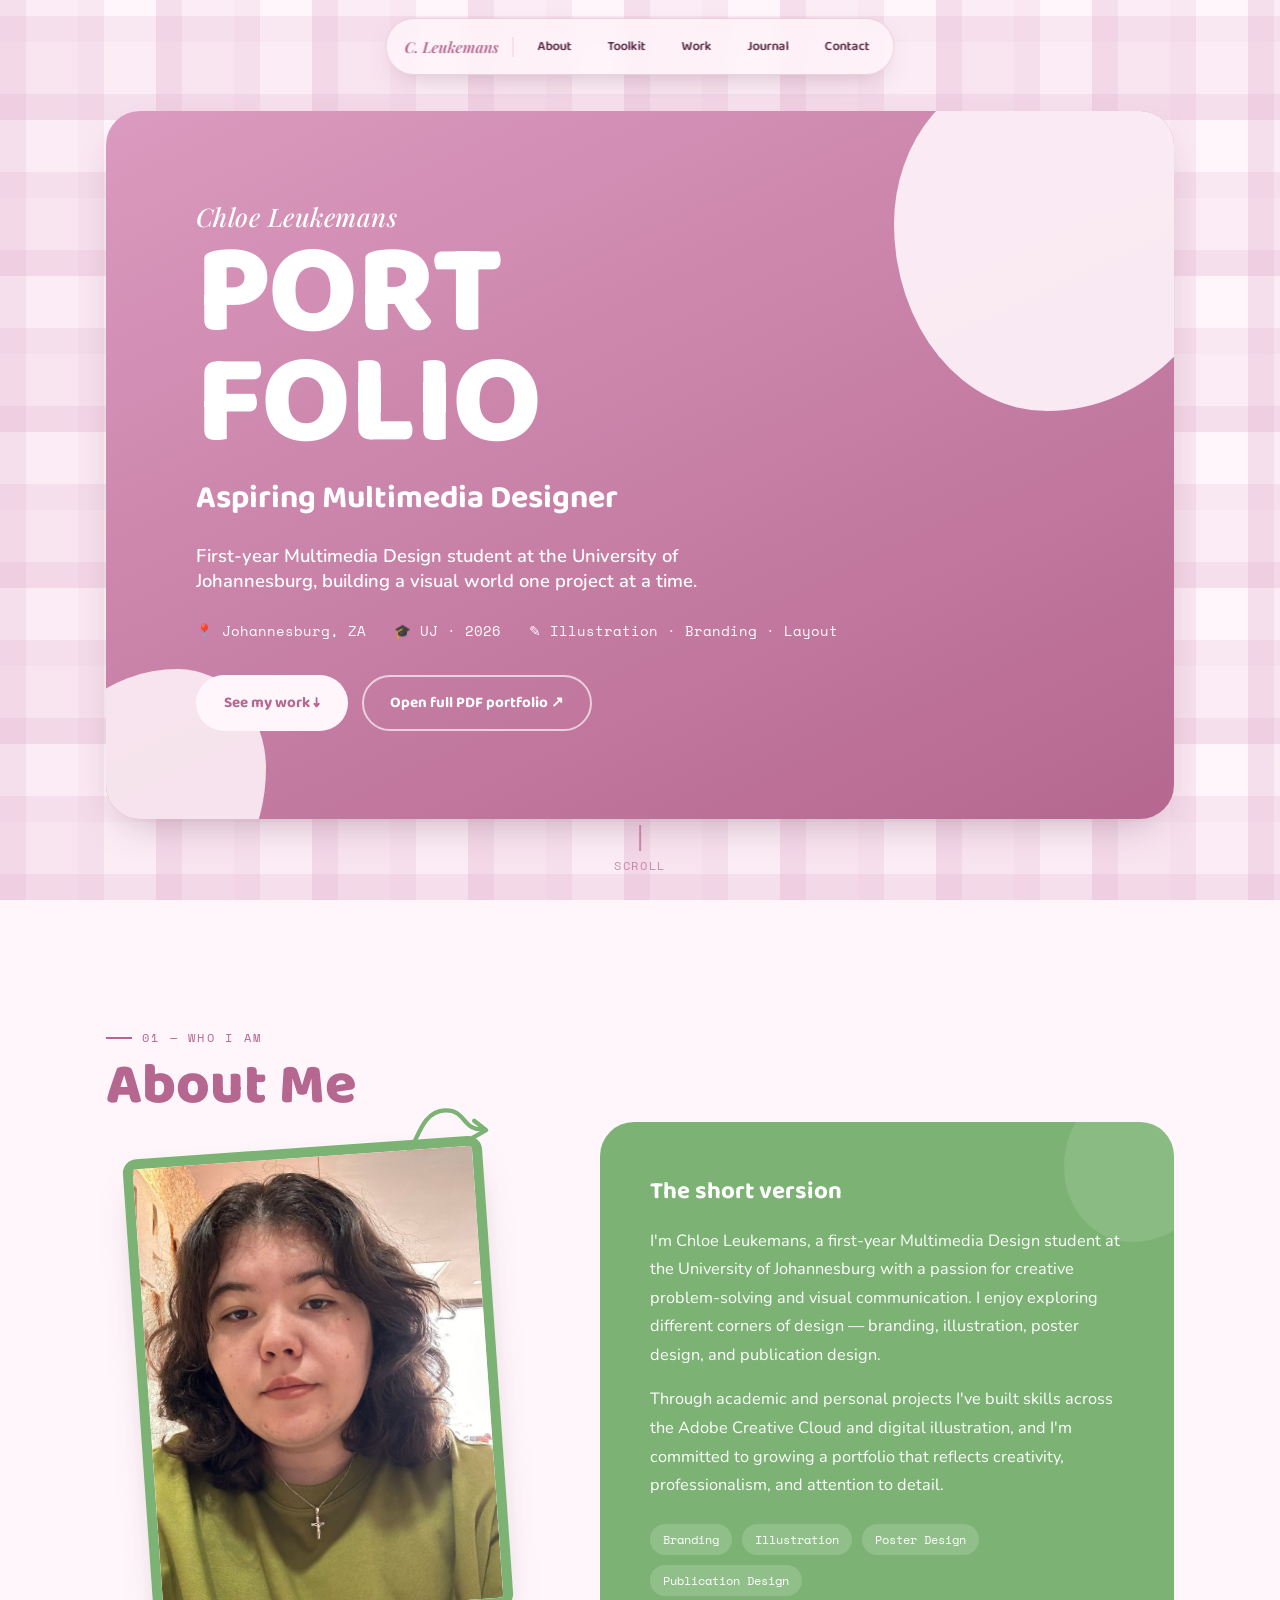
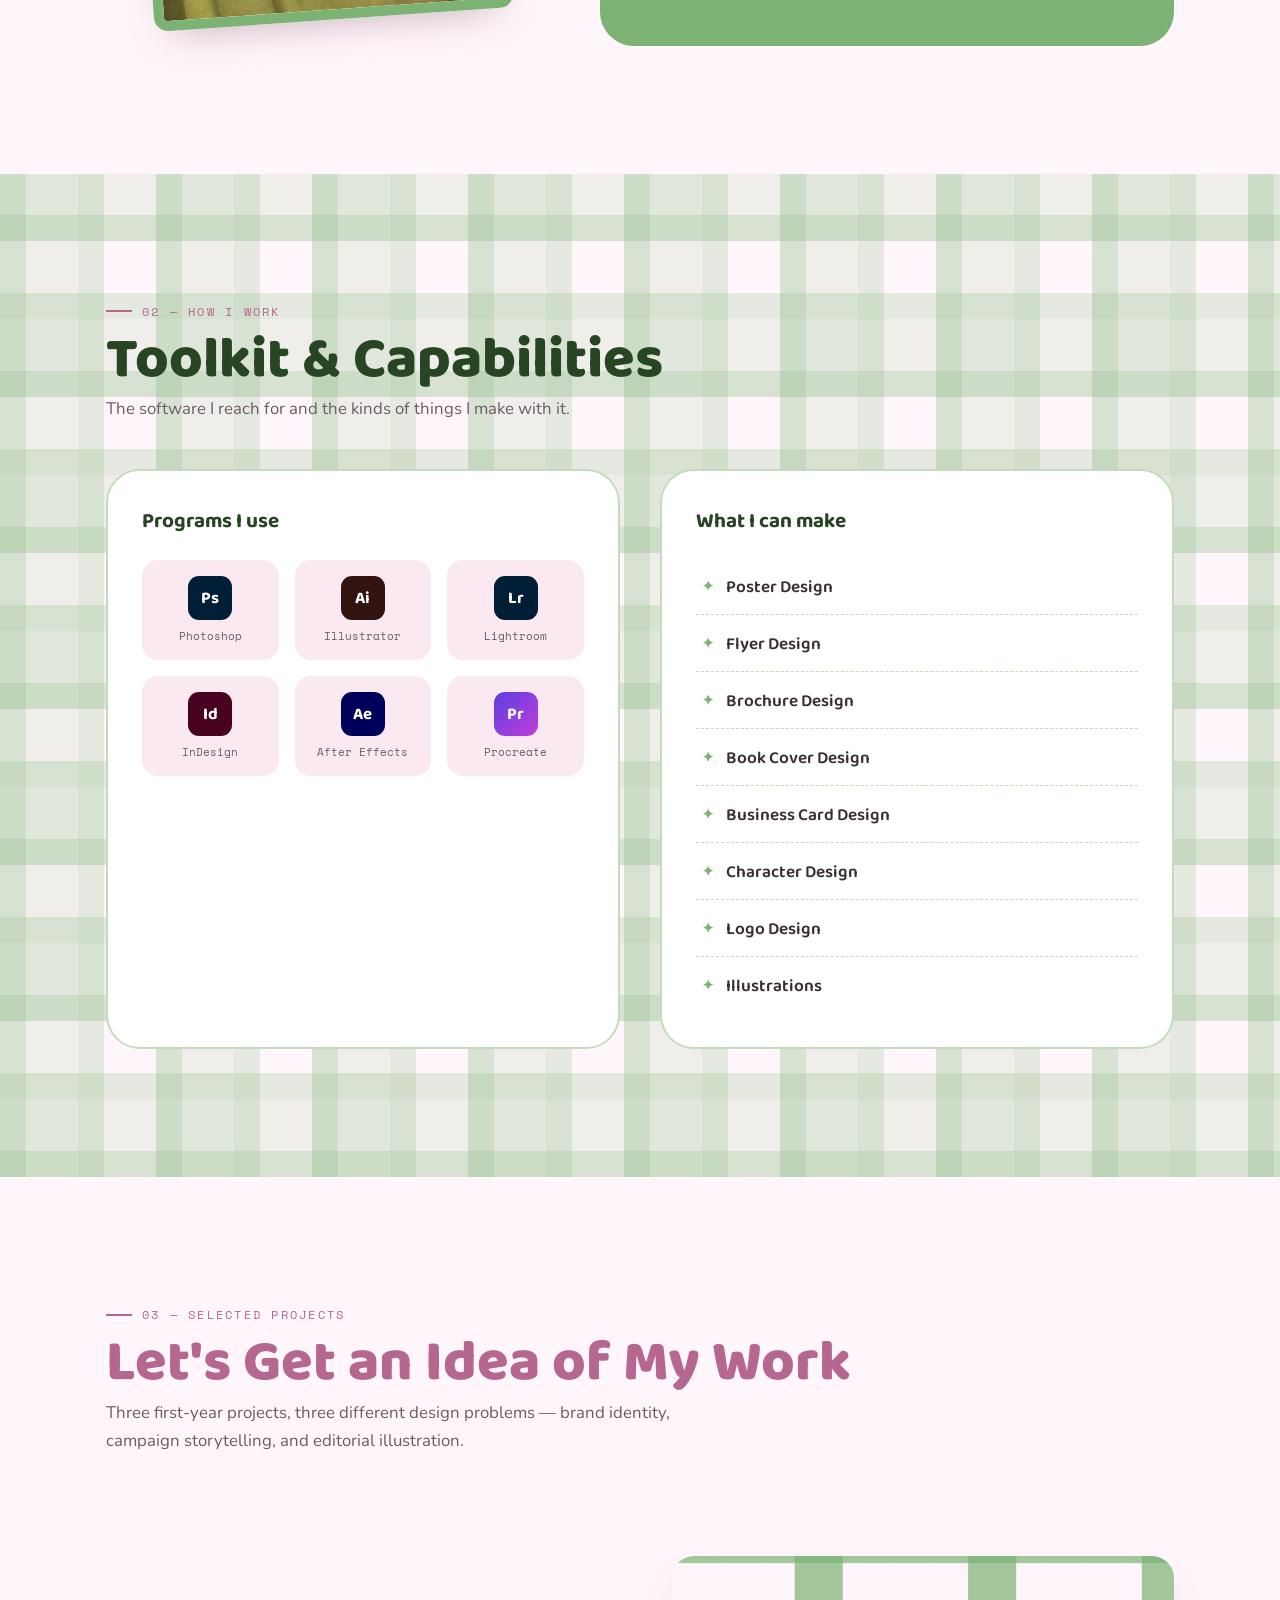
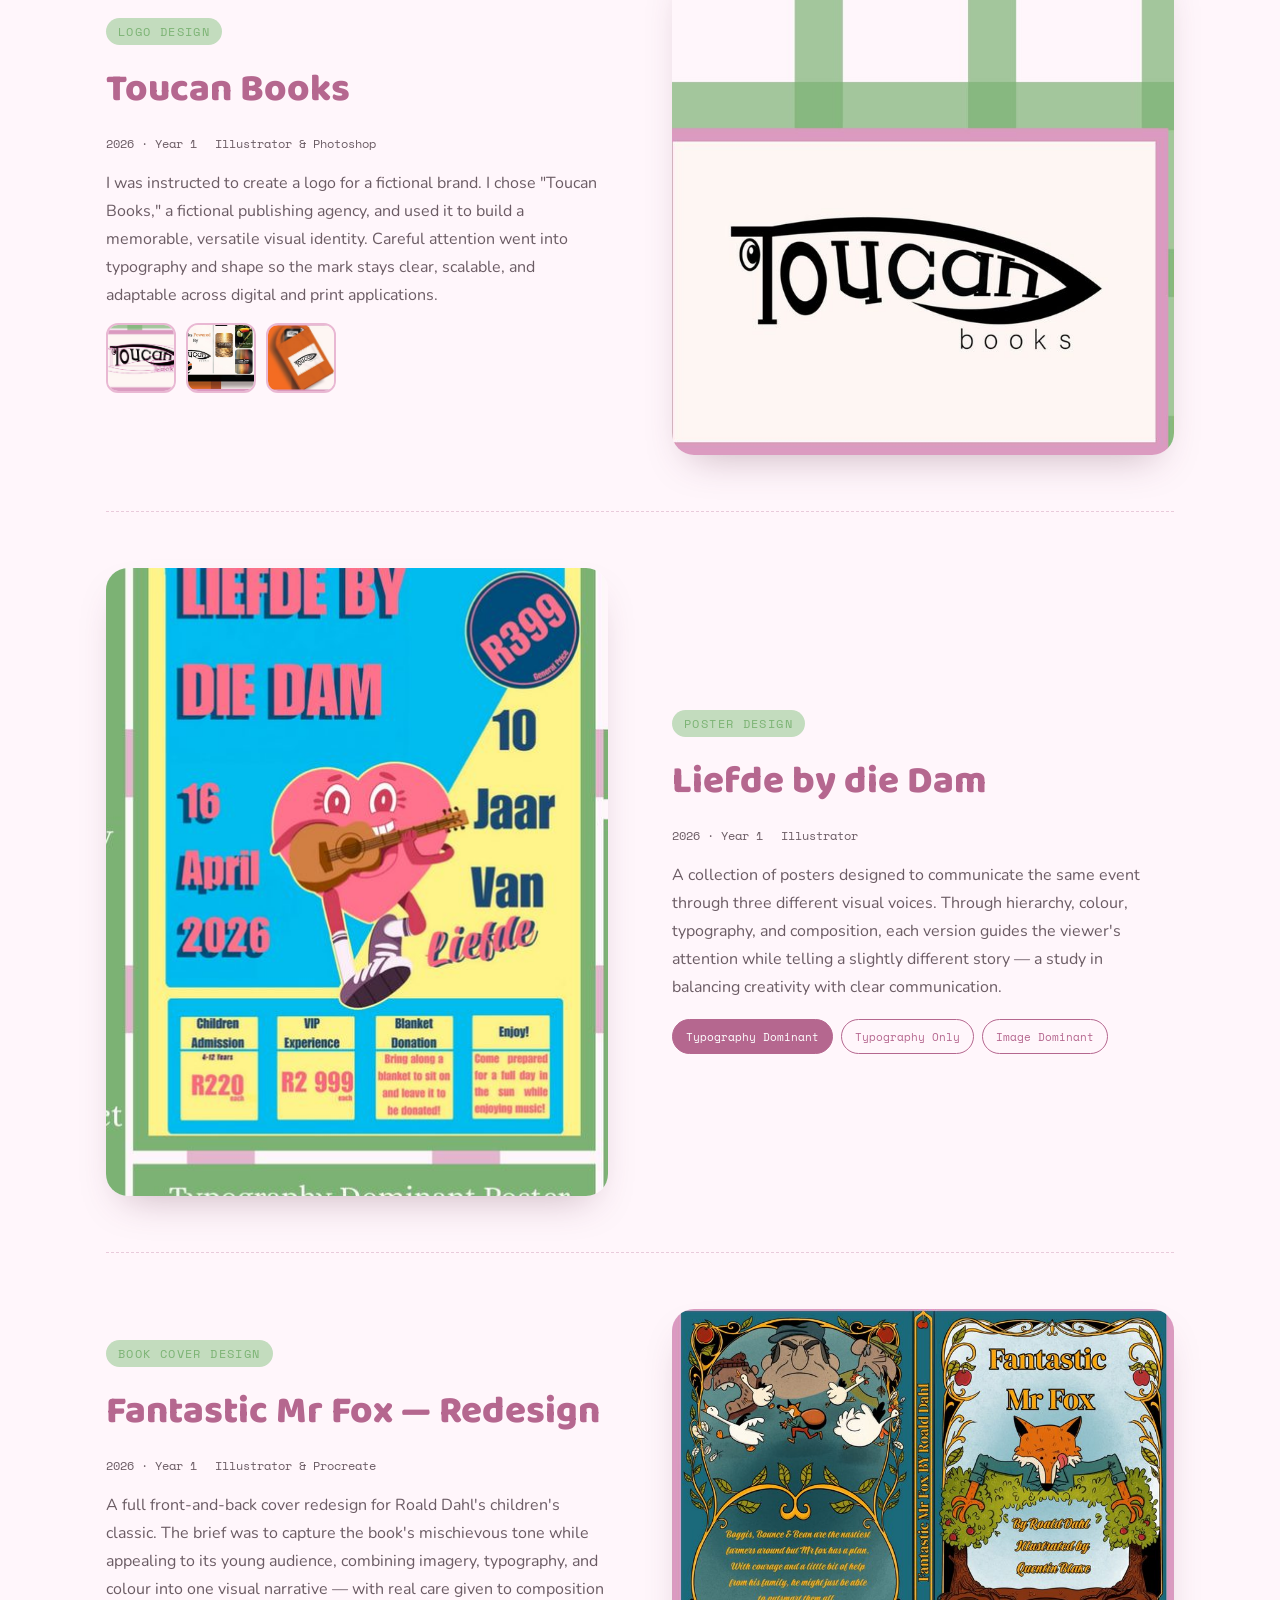
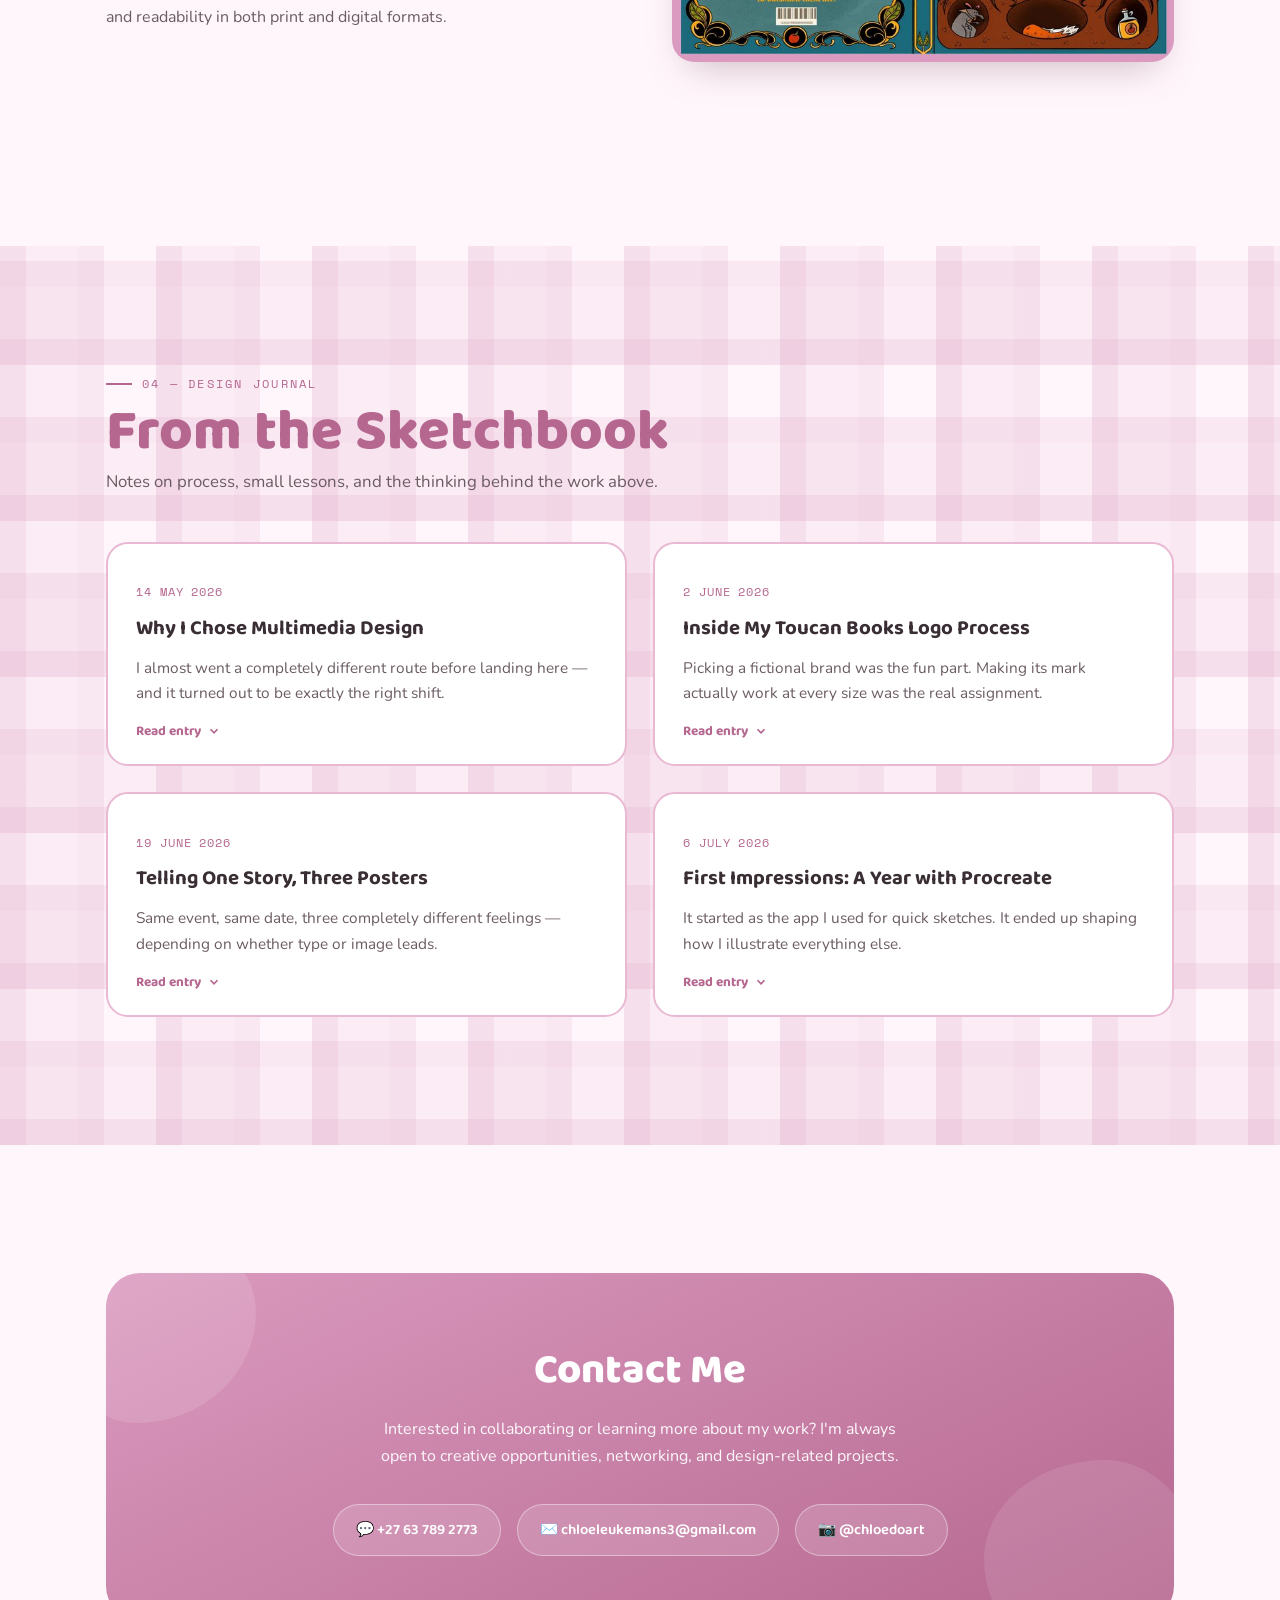
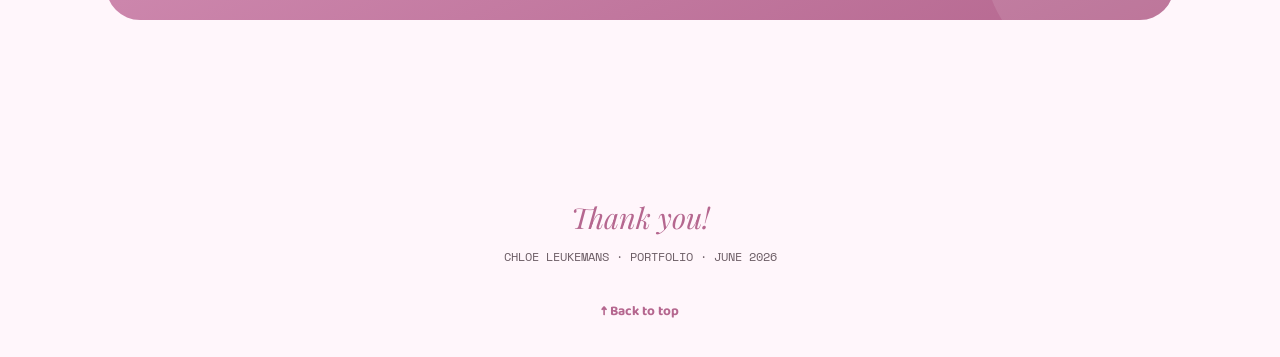
==== commit 0ea5f0ce: "Version 6 - Added chloe.html new and revised" ====
--- a/chloe.html
+++ b/chloe.html
@@ -1,631 +1,994 @@
-<!doctype html>
+<!DOCTYPE html>
 <html lang="en">
-  <head>
-    <meta charset="utf-8" />
-    <meta name="viewport" content="width=device-width, initial-scale=1" />
-    <title>Byron Leukemans | Academic CV</title>
-    <meta
-      name="description"
-      content="Apple-inspired academic CV website for Byron Leukemans, BCom Information Management student."
-    />
-    <meta name="theme-color" content="#001b38" />
-    <link rel="icon" type="image/png" href="assets/byron-leukemans-favicon.png" />
-    <link rel="apple-touch-icon" href="assets/byron-leukemans-favicon.png" />
-    <link rel="stylesheet" href="styles.css" />
-  </head>
-  <body>
-    <div class="scroll-progress" aria-hidden="true"></div>
-
-    <nav class="site-nav" aria-label="Primary navigation">
-      <div class="nav-inner">
-        <a class="nav-name" href="#top">Byron Leukemans</a>
-        <ul class="nav-links">
-          <li><a href="#appointments">Journey</a></li>
-          <li><a href="#publications">Research</a></li>
-          <li><a href="#archive">Archive</a></li>
-          <li><a href="#blog">Blog</a></li>
-          <li><a href="#contact">Contact</a></li>
-        </ul>
-        <a
-          class="nav-cv"
-          href="assets/Byron-Leukemans-Academic-CV.pdf"
-          download
-        >
-          CV
-        </a>
+<head>
+<meta charset="UTF-8">
+<meta name="viewport" content="width=device-width, initial-scale=1.0">
+<title>Chloe Leukemans — Multimedia Designer</title>
+<meta name="description" content="Portfolio and CV of Chloe Leukemans, first-year Multimedia Design student at the University of Johannesburg.">
+<link rel="preconnect" href="https://fonts.googleapis.com">
+<link rel="preconnect" href="https://fonts.gstatic.com" crossorigin>
+<link href="https://fonts.googleapis.com/css2?family=Baloo+2:wght@500;600;700;800&family=Playfair+Display:ital,wght@0,500;0,600;1,500&family=Nunito:ital,wght@0,400;0,500;0,600;0,700;1,500&family=Space+Mono:wght@400;700&display=swap" rel="stylesheet">
+<style>
+:root{
+  --cream:#fff6fb;
+  --cream-deep:#fbe9f2;
+  --pink:#db9abf;
+  --pink-soft:#e9b8d3;
+  --pink-deep:#b5678f;
+  --pink-ink:#5c2e46;
+  --sage:#a3c69c;
+  --sage-soft:#c3dcbe;
+  --sage-deep:#7cb374;
+  --sage-ink:#274423;
+  --ink:#3a2e35;
+  --ink-soft:#6b5c64;
+  --paper:#ffffff;
+  --shadow: 0 18px 40px -18px rgba(91,43,68,0.35);
+  --radius-lg: 34px;
+  --radius-md: 22px;
+  --ease: cubic-bezier(.22,1,.36,1);
+}
+
+*{ box-sizing:border-box; }
+html{ scroll-behavior:smooth; }
+
+@media (prefers-reduced-motion: reduce){
+  html{ scroll-behavior:auto; }
+  *{ animation-duration:0.001ms !important; animation-iteration-count:1 !important; transition-duration:0.001ms !important; scroll-behavior:auto !important; }
+}
+
+body{
+  margin:0;
+  font-family:'Nunito', sans-serif;
+  color:var(--ink);
+  background:var(--cream);
+  overflow-x:hidden;
+}
+
+img{ max-width:100%; display:block; }
+
+.gingham{
+  position:relative;
+  background-color: var(--cream);
+  background-image:
+    repeating-linear-gradient(90deg, rgba(219,154,191,0.16) 0 26px, transparent 26px 78px),
+    repeating-linear-gradient(0deg, rgba(219,154,191,0.16) 0 26px, transparent 26px 78px),
+    repeating-linear-gradient(90deg, rgba(219,154,191,0.10) 0 78px, transparent 78px 156px),
+    repeating-linear-gradient(0deg, rgba(219,154,191,0.10) 0 78px, transparent 78px 156px);
+}
+.gingham.green{
+  background-image:
+    repeating-linear-gradient(90deg, rgba(124,179,116,0.20) 0 26px, transparent 26px 78px),
+    repeating-linear-gradient(0deg, rgba(124,179,116,0.20) 0 26px, transparent 26px 78px),
+    repeating-linear-gradient(90deg, rgba(124,179,116,0.12) 0 78px, transparent 78px 156px),
+    repeating-linear-gradient(0deg, rgba(124,179,116,0.12) 0 78px, transparent 78px 156px);
+}
+
+.wrap{
+  max-width:1180px;
+  margin:0 auto;
+  padding:0 clamp(20px, 5vw, 56px);
+}
+
+/* ---------- NAV ---------- */
+.nav{
+  position:fixed;
+  top:18px; left:50%;
+  transform:translateX(-50%);
+  z-index:100;
+  display:flex;
+  align-items:center;
+  gap:4px;
+  background:rgba(255,246,251,0.82);
+  backdrop-filter:blur(10px);
+  border:1.5px solid rgba(181,103,143,0.25);
+  padding:8px;
+  border-radius:100px;
+  box-shadow:0 10px 30px -14px rgba(91,43,68,0.35);
+  transition: transform 0.5s var(--ease), opacity 0.5s var(--ease);
+}
+.nav a{
+  font-family:'Baloo 2', sans-serif;
+  font-size:0.82rem;
+  font-weight:600;
+  color:var(--pink-ink);
+  text-decoration:none;
+  padding:9px 16px;
+  border-radius:100px;
+  white-space:nowrap;
+  transition: background 0.3s var(--ease), color 0.3s var(--ease);
+}
+.nav a:hover{ background:rgba(219,154,191,0.25); }
+.nav a.active{ background:var(--pink-deep); color:#fff; }
+.nav-brand{
+  font-family:'Playfair Display', serif;
+  font-style:italic;
+  font-weight:600;
+  color:var(--pink-deep);
+  padding:0 14px 0 10px;
+  font-size:0.95rem;
+  border-right:1.5px solid rgba(181,103,143,0.25);
+  margin-right:4px;
+}
+@media (max-width:720px){
+  .nav-text{ display:none; }
+  .nav{ gap:2px; padding:6px; }
+  .nav a{ padding:9px 11px; font-size:1.1rem; }
+  .nav-brand{ display:none; }
+}
+
+/* ---------- BLOBS / DECOR ---------- */
+.blob{
+  position:absolute;
+  border-radius:50%;
+  filter:blur(0px);
+  z-index:0;
+}
+.float{ animation: float 7s ease-in-out infinite; }
+.float-slow{ animation: float 11s ease-in-out infinite; }
+@keyframes float{
+  0%,100%{ transform:translateY(0) rotate(0deg); }
+  50%{ transform:translateY(-18px) rotate(4deg); }
+}
+
+svg.squiggle path{
+  fill:none;
+  stroke-linecap:round;
+  stroke-linejoin:round;
+}
+.squiggle path{
+  stroke-dasharray: 500;
+  stroke-dashoffset: 500;
+  transition: stroke-dashoffset 1.4s var(--ease);
+}
+.squiggle.drawn path{ stroke-dashoffset:0; }
+
+/* ---------- HERO ---------- */
+.hero{
+  position:relative;
+  min-height:100vh;
+  display:flex;
+  align-items:center;
+  padding-top:90px;
+  padding-bottom:60px;
+}
+.hero-card{
+  position:relative;
+  width:100%;
+  background:linear-gradient(155deg, var(--pink) 0%, var(--pink-deep) 100%);
+  border-radius:var(--radius-lg);
+  padding:clamp(40px,7vw,88px) clamp(28px,7vw,90px);
+  color:#fff;
+  overflow:hidden;
+  box-shadow:var(--shadow);
+}
+.hero-blob-cut{
+  position:absolute;
+  top:-40px; right:-60px;
+  width:340px; height:340px;
+  background:var(--cream);
+  border-radius:38% 62% 55% 45% / 45% 40% 60% 55%;
+  opacity:0.9;
+}
+.hero-blob-cut2{
+  position:absolute;
+  bottom:-70px; left:-60px;
+  width:220px; height:220px;
+  background:var(--cream);
+  border-radius:60% 40% 35% 65% / 55% 45% 55% 45%;
+  opacity:0.85;
+}
+.eyebrow-name{
+  position:relative;
+  font-family:'Playfair Display', serif;
+  font-style:italic;
+  font-size:clamp(1.1rem,2.4vw,1.6rem);
+  font-weight:500;
+  letter-spacing:0.02em;
+  margin:0 0 6px;
+  opacity:0;
+  animation: rise 0.8s var(--ease) forwards;
+  animation-delay:0.15s;
+}
+.hero-title{
+  position:relative;
+  font-family:'Baloo 2', sans-serif;
+  font-weight:800;
+  font-size:clamp(3.2rem, 11vw, 8rem);
+  line-height:0.86;
+  margin:0;
+  text-transform:uppercase;
+  letter-spacing:-0.01em;
+}
+.hero-title span{
+  display:inline-block;
+  opacity:0;
+  transform:translateY(40px);
+  animation: rise 0.9s var(--ease) forwards;
+}
+.hero-title .line1 span:nth-child(1){animation-delay:.05s}
+.hero-title .line1 span:nth-child(2){animation-delay:.12s}
+.hero-title .line1 span:nth-child(3){animation-delay:.19s}
+.hero-title .line2 span:nth-child(1){animation-delay:.26s}
+.hero-title .line2 span:nth-child(2){animation-delay:.33s}
+@keyframes rise{ to{ opacity:1; transform:translateY(0); } }
+
+.hero-role{
+  position:relative;
+  font-family:'Baloo 2', sans-serif;
+  font-weight:700;
+  font-size:clamp(1.3rem,3.2vw,2rem);
+  margin:14px 0 4px;
+  opacity:0;
+  animation: rise 0.8s var(--ease) forwards;
+  animation-delay:0.5s;
+}
+.hero-sub{
+  position:relative;
+  font-size:clamp(1rem,1.6vw,1.15rem);
+  font-weight:600;
+  opacity:0;
+  max-width:520px;
+  animation: rise 0.8s var(--ease) forwards;
+  animation-delay:0.62s;
+}
+.hero-meta{
+  position:relative;
+  display:flex;
+  flex-wrap:wrap;
+  gap:10px 28px;
+  margin-top:28px;
+  font-family:'Space Mono', monospace;
+  font-size:0.85rem;
+  opacity:0;
+  animation: rise 0.8s var(--ease) forwards;
+  animation-delay:0.74s;
+}
+.hero-cta{
+  position:relative;
+  display:flex;
+  flex-wrap:wrap;
+  gap:14px;
+  margin-top:34px;
+  opacity:0;
+  animation: rise 0.8s var(--ease) forwards;
+  animation-delay:0.86s;
+}
+.btn{
+  font-family:'Baloo 2', sans-serif;
+  font-weight:700;
+  font-size:0.95rem;
+  padding:14px 26px;
+  border-radius:100px;
+  text-decoration:none;
+  display:inline-flex;
+  align-items:center;
+  gap:9px;
+  border:2px solid transparent;
+  cursor:pointer;
+  transition: transform 0.35s var(--ease), box-shadow 0.35s var(--ease), background 0.3s, color 0.3s;
+}
+.btn:hover{ transform:translateY(-3px); }
+.btn-cream{ background:var(--cream); color:var(--pink-deep); }
+.btn-cream:hover{ box-shadow:0 14px 28px -12px rgba(0,0,0,0.35); }
+.btn-outline{ background:transparent; color:#fff; border-color:rgba(255,255,255,0.65); }
+.btn-outline:hover{ background:rgba(255,255,255,0.16); }
+.btn-solid-pink{ background:var(--pink-deep); color:#fff; }
+.btn-solid-pink:hover{ box-shadow:0 14px 28px -12px rgba(181,103,143,0.55); }
+.btn-solid-green{ background:var(--sage-deep); color:#fff; }
+.btn-solid-green:hover{ box-shadow:0 14px 28px -12px rgba(124,179,116,0.55); }
+
+.scroll-cue{
+  position:absolute;
+  bottom:26px; left:50%;
+  transform:translateX(-50%);
+  color:var(--pink-deep);
+  opacity:0.7;
+  font-family:'Space Mono',monospace;
+  font-size:0.72rem;
+  letter-spacing:0.14em;
+  text-transform:uppercase;
+  display:flex; flex-direction:column; align-items:center; gap:6px;
+}
+.scroll-cue .dash{
+  width:1.5px; height:26px; background:var(--pink-deep);
+  animation:dashmove 1.6s ease-in-out infinite;
+}
+@keyframes dashmove{ 0%,100%{ transform:scaleY(1); opacity:0.5;} 50%{ transform:scaleY(0.5); opacity:1;} }
+
+/* ---------- SECTION GENERIC ---------- */
+section{ position:relative; padding:clamp(70px,10vw,130px) 0; }
+.reveal{
+  opacity:0;
+  transform:translateY(46px);
+  transition: opacity 0.9s var(--ease), transform 0.9s var(--ease);
+}
+.reveal.in{ opacity:1; transform:translateY(0); }
+.reveal-stagger > *{ transition-delay:calc(var(--i, 0) * 0.09s); }
+
+.eyebrow{
+  font-family:'Space Mono', monospace;
+  font-size:0.78rem;
+  letter-spacing:0.18em;
+  text-transform:uppercase;
+  color:var(--pink-deep);
+  margin:0 0 10px;
+  display:flex; align-items:center; gap:10px;
+}
+.eyebrow::before{
+  content:''; width:26px; height:2px; background:var(--pink-deep); display:inline-block;
+}
+.section-title{
+  font-family:'Baloo 2', sans-serif;
+  font-weight:800;
+  font-size:clamp(2.2rem, 5vw, 3.6rem);
+  color:var(--pink-deep);
+  margin:0 0 6px;
+  line-height:1.02;
+}
+.section-title.green{ color:var(--sage-ink); }
+.section-lede{
+  max-width:640px;
+  font-size:1.05rem;
+  line-height:1.65;
+  color:var(--ink-soft);
+  margin:0 0 46px;
+}
+
+/* ---------- ABOUT ---------- */
+.about-grid{
+  display:grid;
+  grid-template-columns: 0.85fr 1.15fr;
+  gap:clamp(30px,6vw,70px);
+  align-items:center;
+}
+@media (max-width:860px){ .about-grid{ grid-template-columns:1fr; } }
+.about-photo-wrap{
+  position:relative;
+  display:flex;
+  justify-content:center;
+}
+.about-photo{
+  position:relative;
+  width:min(360px, 82vw);
+  border:10px solid var(--sage-deep);
+  border-radius:14px;
+  transform:rotate(-4deg);
+  box-shadow:var(--shadow);
+  overflow:hidden;
+  transition: transform 0.5s var(--ease);
+}
+.about-photo:hover{ transform:rotate(-1deg) scale(1.02); }
+.about-photo img{ width:100%; }
+.about-arrow{
+  position:absolute;
+  top:-52px; right:6%;
+  width:120px;
+  color:var(--sage-deep);
+}
+.about-card{
+  background:var(--sage-deep);
+  color:#fff;
+  border-radius:var(--radius-lg);
+  padding:clamp(30px,4vw,50px);
+  position:relative;
+  overflow:hidden;
+}
+.about-card::after{
+  content:'';
+  position:absolute; top:-30px; right:-40px;
+  width:150px; height:150px;
+  background:rgba(255,255,255,0.10);
+  border-radius:40% 60% 55% 45% / 50% 45% 55% 50%;
+}
+.about-card h3{
+  font-family:'Baloo 2', sans-serif;
+  font-size:1.5rem;
+  margin:0 0 16px;
+  position:relative;
+}
+.about-card p{
+  font-size:1.02rem;
+  line-height:1.75;
+  margin:0;
+  position:relative;
+}
+.about-tags{
+  display:flex; flex-wrap:wrap; gap:10px;
+  margin-top:24px;
+  position:relative;
+}
+.about-tags span{
+  font-family:'Space Mono',monospace;
+  font-size:0.75rem;
+  background:rgba(255,255,255,0.16);
+  padding:7px 13px;
+  border-radius:100px;
+}
+
+/* ---------- TOOLKIT ---------- */
+.toolkit-grid{
+  display:grid;
+  grid-template-columns: 1fr 1fr;
+  gap:40px;
+}
+@media (max-width:820px){ .toolkit-grid{ grid-template-columns:1fr; } }
+.tool-panel{
+  background:var(--paper);
+  border:2px solid var(--sage-soft);
+  border-radius:var(--radius-lg);
+  padding:34px;
+}
+.tool-panel h3{
+  font-family:'Baloo 2', sans-serif;
+  color:var(--sage-ink);
+  font-size:1.3rem;
+  margin:0 0 22px;
+}
+.tool-row{
+  display:grid;
+  grid-template-columns:repeat(3,1fr);
+  gap:16px;
+}
+.tool-chip{
+  display:flex; flex-direction:column; align-items:center; gap:8px;
+  padding:16px 8px;
+  border-radius:16px;
+  background:var(--cream-deep);
+  font-family:'Space Mono',monospace;
+  font-size:0.68rem;
+  text-align:center;
+  color:var(--ink-soft);
+  transition: transform 0.35s var(--ease), background 0.35s var(--ease);
+}
+.tool-chip:hover{ transform:translateY(-6px); background:var(--sage-soft); }
+.tool-badge{
+  width:44px; height:44px;
+  border-radius:11px;
+  display:flex; align-items:center; justify-content:center;
+  color:#fff; font-family:'Baloo 2',sans-serif; font-weight:700; font-size:1.05rem;
+}
+.can-do-list{ list-style:none; margin:0; padding:0; display:flex; flex-direction:column; gap:2px; }
+.can-do-list li{
+  font-family:'Baloo 2', sans-serif;
+  font-weight:600;
+  font-size:1.08rem;
+  padding:13px 6px;
+  border-bottom:1.5px dashed var(--sage-soft);
+  color:var(--ink);
+  display:flex; align-items:center; gap:12px;
+  transition: padding-left 0.3s var(--ease), color 0.3s var(--ease);
+}
+.can-do-list li:last-child{ border-bottom:none; }
+.can-do-list li:hover{ padding-left:12px; color:var(--sage-ink); }
+.can-do-list li::before{
+  content:'✦'; color:var(--sage-deep); font-size:0.9rem;
+}
+
+/* ---------- WORK ---------- */
+.work-item{
+  display:grid;
+  grid-template-columns: 1fr 1fr;
+  gap:clamp(30px,5vw,64px);
+  align-items:center;
+  padding:56px 0;
+  border-bottom:1.5px dashed rgba(181,103,143,0.3);
+}
+.work-item:last-child{ border-bottom:none; }
+.work-item:nth-child(even) .work-media{ order:2; }
+@media (max-width:860px){
+  .work-item{ grid-template-columns:1fr; }
+  .work-item:nth-child(even) .work-media{ order:0; }
+}
+.work-tag{
+  font-family:'Space Mono',monospace;
+  font-size:0.72rem;
+  letter-spacing:0.12em;
+  text-transform:uppercase;
+  color:var(--sage-deep);
+  background:var(--sage-soft);
+  display:inline-block;
+  padding:5px 12px;
+  border-radius:100px;
+  margin-bottom:14px;
+}
+.work-title{
+  font-family:'Baloo 2', sans-serif;
+  font-weight:800;
+  font-size:clamp(1.7rem,3.2vw,2.4rem);
+  color:var(--pink-deep);
+  margin:0 0 14px;
+}
+.work-meta{
+  font-family:'Space Mono',monospace;
+  font-size:0.78rem;
+  color:var(--ink-soft);
+  margin-bottom:16px;
+  display:flex; gap:18px; flex-wrap:wrap;
+}
+.work-desc{ line-height:1.75; color:var(--ink-soft); margin:0; }
+.work-media{
+  position:relative;
+  border-radius:var(--radius-md);
+  overflow:hidden;
+  box-shadow:var(--shadow);
+  background:var(--paper);
+}
+.work-media img{ width:100%; display:block; transition: transform 0.6s var(--ease); }
+.work-media:hover img{ transform:scale(1.045); }
+
+.poster-tabs{ display:flex; gap:8px; margin-top:18px; flex-wrap:wrap; }
+.poster-tabs button{
+  font-family:'Space Mono',monospace;
+  font-size:0.7rem;
+  border:1.5px solid var(--pink-deep);
+  background:transparent;
+  color:var(--pink-deep);
+  padding:8px 13px;
+  border-radius:100px;
+  cursor:pointer;
+  transition:0.3s var(--ease);
+}
+.poster-tabs button.active, .poster-tabs button:hover{ background:var(--pink-deep); color:#fff; }
+.poster-stage{ position:relative; aspect-ratio: 4/5; }
+.poster-stage img{
+  position:absolute; inset:0; width:100%; height:100%; object-fit:cover;
+  opacity:0; transition:opacity 0.55s var(--ease);
+}
+.poster-stage img.active{ opacity:1; }
+
+.mock-row{ display:flex; gap:10px; margin-top:14px; }
+.mock-row img{
+  width:70px; height:70px; object-fit:cover; border-radius:12px;
+  border:2px solid var(--pink-soft);
+  cursor:pointer;
+  transition: transform 0.3s var(--ease), border-color 0.3s;
+}
+.mock-row img:hover{ transform:translateY(-4px); border-color:var(--pink-deep); }
+
+/* ---------- BLOG ---------- */
+.blog-grid{
+  display:grid;
+  grid-template-columns:repeat(2,1fr);
+  gap:26px;
+}
+@media (max-width:820px){ .blog-grid{ grid-template-columns:1fr; } }
+.blog-card{
+  background:var(--paper);
+  border:2px solid var(--pink-soft);
+  border-radius:var(--radius-md);
+  padding:28px 28px 22px;
+  cursor:pointer;
+  transition: transform 0.4s var(--ease), box-shadow 0.4s var(--ease), border-color 0.4s;
+  position:relative;
+}
+.blog-card:hover{ transform:translateY(-6px); box-shadow:var(--shadow); border-color:var(--pink-deep); }
+.blog-date{
+  font-family:'Space Mono',monospace;
+  font-size:0.72rem;
+  color:var(--pink-deep);
+  letter-spacing:0.08em;
+  text-transform:uppercase;
+}
+.blog-title{
+  font-family:'Baloo 2', sans-serif;
+  font-weight:700;
+  font-size:1.28rem;
+  margin:10px 0 10px;
+  color:var(--ink);
+}
+.blog-excerpt{ color:var(--ink-soft); line-height:1.65; margin:0 0 14px; font-size:0.96rem; }
+.blog-more{
+  font-family:'Baloo 2',sans-serif;
+  font-weight:700;
+  font-size:0.85rem;
+  color:var(--pink-deep);
+  display:inline-flex; align-items:center; gap:6px;
+}
+.blog-more svg{ transition: transform 0.3s var(--ease); }
+.blog-card.open .blog-more svg{ transform:rotate(180deg); }
+.blog-full{
+  max-height:0;
+  overflow:hidden;
+  transition: max-height 0.5s var(--ease);
+  font-size:0.96rem;
+  line-height:1.75;
+  color:var(--ink-soft);
+}
+.blog-full-inner{ padding-top:14px; border-top:1.5px dashed var(--pink-soft); margin-top:14px; }
+
+/* ---------- CONTACT ---------- */
+.contact-card{
+  background:linear-gradient(155deg, var(--pink) 0%, var(--pink-deep) 100%);
+  border-radius:var(--radius-lg);
+  padding:clamp(36px,6vw,64px);
+  color:#fff;
+  position:relative;
+  overflow:hidden;
+  text-align:center;
+}
+.contact-card .blob-a{ position:absolute; top:-50px; left:-50px; width:200px; height:200px; background:rgba(255,255,255,0.12); border-radius:45% 55% 60% 40%/50% 45% 55% 50%; }
+.contact-card .blob-b{ position:absolute; bottom:-60px; right:-30px; width:220px; height:220px; background:rgba(255,255,255,0.10); border-radius:55% 45% 40% 60%/45% 55% 45% 55%; }
+.contact-title{
+  font-family:'Baloo 2', sans-serif;
+  font-weight:800;
+  font-size:clamp(1.9rem,4vw,2.6rem);
+  margin:0 0 12px;
+  position:relative;
+}
+.contact-lede{ max-width:520px; margin:0 auto 34px; line-height:1.7; position:relative; opacity:0.95; }
+.contact-links{
+  display:flex; flex-wrap:wrap; justify-content:center; gap:16px;
+  position:relative;
+}
+.contact-pill{
+  display:flex; align-items:center; gap:10px;
+  background:rgba(255,255,255,0.14);
+  border:1.5px solid rgba(255,255,255,0.4);
+  padding:13px 22px;
+  border-radius:100px;
+  color:#fff;
+  text-decoration:none;
+  font-family:'Baloo 2',sans-serif;
+  font-weight:600;
+  font-size:0.92rem;
+  transition: background 0.3s var(--ease), transform 0.3s var(--ease);
+}
+.contact-pill:hover{ background:#fff; color:var(--pink-deep); transform:translateY(-3px); }
+
+/* ---------- FOOTER ---------- */
+footer{
+  padding:50px 0 34px;
+  text-align:center;
+}
+.footer-title{
+  font-family:'Playfair Display', serif;
+  font-style:italic;
+  font-size:1.8rem;
+  color:var(--pink-deep);
+  margin:0 0 8px;
+}
+.footer-note{
+  font-family:'Space Mono',monospace;
+  font-size:0.75rem;
+  color:var(--ink-soft);
+}
+.to-top{
+  margin-top:22px;
+  display:inline-flex; align-items:center; gap:8px;
+  font-family:'Baloo 2',sans-serif;
+  font-weight:700;
+  font-size:0.85rem;
+  color:var(--pink-deep);
+  text-decoration:none;
+  cursor:pointer;
+  background:none; border:none;
+}
+
+/* scrollbar accent */
+::-webkit-scrollbar{ width:11px; }
+::-webkit-scrollbar-track{ background:var(--cream); }
+::-webkit-scrollbar-thumb{ background:var(--pink); border-radius:100px; border:2px solid var(--cream); }
+
+</style>
+</head>
+<body>
+
+<nav class="nav" id="nav">
+  <span class="nav-brand nav-text">C. Leukemans</span>
+  <a href="#about">About</a>
+  <a href="#toolkit">Toolkit</a>
+  <a href="#work">Work</a>
+  <a href="#blog">Journal</a>
+  <a href="#contact">Contact</a>
+</nav>
+
+<!-- ============ HERO ============ -->
+<div class="gingham">
+<div class="wrap">
+<section class="hero" id="top">
+  <div class="hero-card">
+    <div class="hero-blob-cut float-slow"></div>
+    <div class="hero-blob-cut2 float"></div>
+    <p class="eyebrow-name">Chloe Leukemans</p>
+    <h1 class="hero-title">
+      <span class="line1"><span>PORT</span></span><br>
+      <span class="line2"><span>FOLIO</span></span>
+    </h1>
+    <p class="hero-role">Aspiring Multimedia Designer</p>
+    <p class="hero-sub">First-year Multimedia Design student at the University of Johannesburg, building a visual world one project at a time.</p>
+    <div class="hero-meta">
+      <span>📍 Johannesburg, ZA</span>
+      <span>🎓 UJ · 2026</span>
+      <span>✎ Illustration · Branding · Layout</span>
+    </div>
+    <div class="hero-cta">
+      <a href="#work" class="btn btn-cream">See my work ↓</a>
+      <a id="pdf-link-hero" href="Chloe-Leukemans-Portfolio.pdf" target="_blank" rel="noopener" class="btn btn-outline">Open full PDF portfolio ↗</a>
+    </div>
+  </div>
+  <div class="scroll-cue"><span class="dash"></span>scroll</div>
+</section>
+</div>
+</div>
+
+<!-- ============ ABOUT ============ -->
+<section id="about">
+<div class="wrap">
+  <p class="eyebrow reveal">01 — Who I Am</p>
+  <h2 class="section-title reveal">About Me</h2>
+  <div class="about-grid">
+    <div class="about-photo-wrap reveal">
+      <svg class="squiggle about-arrow" viewBox="0 0 140 90" xmlns="http://www.w3.org/2000/svg">
+        <path d="M4 70 C 40 90, 30 20, 70 18 C 95 17, 90 42, 115 40" stroke="currentColor" stroke-width="5"/>
+        <path d="M104 30 L118 41 L102 50" fill="none" stroke="currentColor" stroke-width="5"/>
+      </svg>
+      <div class="about-photo">
+        <img src="[data-uri]" alt="Portrait of Chloe Leukemans">
       </div>
-    </nav>
-
-    <main class="page" id="top">
-      <section class="hero" id="profile">
-        <p class="hero-eyebrow fade-up">BCom Information Management 2A · UJ</p>
-        <h1 class="fade-up">
-          Building disciplined information systems for <em>better decisions.</em>
-        </h1>
-        <p class="hero-bio fade-up">
-          Byron Leukemans - second-year BCom Information Management 2A
-          student at the University of Johannesburg, focused on data science,
-          information management, coding, and clear communication.
-        </p>
-
-        <div class="hero-meta fade-up" aria-label="Academic profile details">
-          <span class="pill"><span class="pill-dot"></span>Top achiever: Information Management 1st year 2025</span>
-          <span class="pill"><span class="pill-dot green"></span>10 first-year distinctions</span>
-          <span class="pill">Student</span>
-        </div>
-
-        <div class="cta-row fade-up">
-          <a
-            class="btn btn-primary"
-            href="assets/Byron-Leukemans-Academic-CV.pdf"
-            download
-          >
-            Download CV
-          </a>
-          <a class="btn btn-ghost" href="#publications">View research</a>
-        </div>
-
-        <div class="signal-panel reveal">
-          <div class="signal-copy">
-            <p class="signal-label">Academic signal</p>
-            <p>
-              A first-year record built around information management, business
-              systems, public governance, economics, search visibility, and
-              practical digital capability.
-            </p>
-          </div>
-          <div class="signal-visual" aria-hidden="true">
-            <svg viewBox="0 0 420 180" role="img">
-              <path
-                class="wave wave-one"
-                d="M16 92 C54 34 88 34 126 92 S198 150 236 92 308 34 346 92 386 142 406 106"
-              />
-              <path
-                class="wave wave-two"
-                d="M16 120 C66 70 108 68 158 120 S256 170 306 120 374 74 406 94"
-              />
-              <path
-                class="wave wave-three"
-                d="M16 58 C70 88 108 88 162 58 S270 28 324 58 386 88 406 72"
-              />
-            </svg>
-            <span class="node n1"></span>
-            <span class="node n2"></span>
-            <span class="node n3"></span>
-            <span class="node n4"></span>
-          </div>
-        </div>
-
-        <div class="stat-strip stagger">
-          <div>
-            <strong data-count="10">0</strong>
-            <span>First-year distinctions</span>
-          </div>
-          <div>
-            <strong data-count="12">0</strong>
-            <span>UJ awards and certificates</span>
-          </div>
-          <div>
-            <strong data-count="4">0</strong>
-            <span>Research projects attached</span>
-          </div>
-        </div>
-      </section>
-
-      <section id="appointments">
-        <p class="section-label reveal">Academic Journey</p>
-        <div class="timeline stagger">
-          <article class="timeline-item">
-            <span class="t-year">2026 - now</span>
-            <div>
-              <p class="t-title">Second-year BCom Information Management 2A student</p>
-              <p class="t-place">University of Johannesburg</p>
-              <p class="t-desc">
-                Continuing an academic path in information management with a
-                growing focus on data science, coding, business systems, and
-                analytical problem solving.
-              </p>
-            </div>
-          </article>
-          <article class="timeline-item">
-            <span class="t-year">2025</span>
-            <div>
-              <p class="t-title">Top achiever in Information Management</p>
-              <p class="t-place">First-year academic record</p>
-              <p class="t-desc">
-                Achieved all 10 first-year module distinctions across
-                Information Management, Business Management, Economics, Public
-                Management and Governance, Search Engine Optimisation, and
-                Information Portals.
-              </p>
-            </div>
-          </article>
-          <article class="timeline-item">
-            <span class="t-year">2025</span>
-            <div>
-              <p class="t-title">Research foundation</p>
-              <p class="t-place">Information management and governance projects</p>
-              <p class="t-desc">
-                Completed first-year research on information portals, biometric
-                identity verification, separation of powers, and South Africa's
-                green economy policy environment.
-              </p>
-            </div>
-          </article>
-          <article class="timeline-item">
-            <span class="t-year">2025</span>
-            <div>
-              <p class="t-title">Digital and workplace readiness</p>
-              <p class="t-place">University of Johannesburg awards</p>
-              <p class="t-desc">
-                Completed UJ-recognised development awards in AI, information
-                literacy, digital citizenship, financial literacy, sustainability,
-                workplace software, presentations, and GBV response.
-              </p>
-            </div>
-          </article>
-        </div>
-      </section>
-
-      <section id="publications">
-        <p class="section-label reveal">Research Projects</p>
-        <div class="pub-list stagger">
-          <article class="pub-item">
-            <p class="pub-venue">Information Portals 1A · 2025</p>
-            <p class="pub-title">
-              Implementing an Information Portal in the Growing Business Sector
-            </p>
-            <p class="pub-authors">
-              Research report by <strong>Byron Leukemans</strong>.
-            </p>
-            <div class="pub-tags">
-              <span class="tag">Information portals</span>
-              <span class="tag">Business growth</span>
-              <span class="tag">Content access</span>
-              <span class="tag">Security</span>
-              <span class="tag">Decision-making</span>
-            </div>
-            <a
-              class="pub-link"
-              href="assets/research/information-portals-1a-report.docx"
-              download
-            >
-              Download research report
-            </a>
-          </article>
-
-          <article class="pub-item">
-            <p class="pub-venue">Information Management 1B · 2025</p>
-            <p class="pub-title">
-              VeriCore Technologies: Biometric Identity Verification Business Plan
-            </p>
-            <p class="pub-authors">
-              Business plan by <strong>Byron Leukemans</strong>.
-            </p>
-            <div class="pub-tags">
-              <span class="tag">Data protection</span>
-              <span class="tag">Biometric verification</span>
-              <span class="tag">POPIA compliance</span>
-              <span class="tag">Fraud prevention</span>
-              <span class="tag">Secure identity</span>
-            </div>
-            <a
-              class="pub-link"
-              href="assets/research/information-management-1b-vericore-business-plan.pdf"
-              download
-            >
-              Download business plan
-            </a>
-          </article>
-
-          <article class="pub-item">
-            <p class="pub-venue">Public Management and Governance 1A · 2025</p>
-            <p class="pub-title">
-              Separation of Powers and Its Practice in South Africa
-            </p>
-            <p class="pub-authors">
-              Governance assignment by <strong>Byron Leukemans</strong>.
-            </p>
-            <div class="pub-tags">
-              <span class="tag">Separation of powers</span>
-              <span class="tag">Constitution</span>
-              <span class="tag">Executive</span>
-              <span class="tag">Judiciary</span>
-              <span class="tag">Checks and balances</span>
-            </div>
-            <a
-              class="pub-link"
-              href="assets/research/public-management-governance-1a-separation-powers.pdf"
-              download
-            >
-              Download governance assignment
-            </a>
-          </article>
-
-          <article class="pub-item">
-            <p class="pub-venue">Public Management and Governance 1B · 2025</p>
-            <p class="pub-title">
-              Sustainable Development and the Green Economy in South Africa
-            </p>
-            <p class="pub-authors">
-              Policy assignment by <strong>Byron Leukemans</strong>.
-            </p>
-            <div class="pub-tags">
-              <span class="tag">Green economy</span>
-              <span class="tag">Sustainable development</span>
-              <span class="tag">Renewable energy</span>
-              <span class="tag">Policy strategy</span>
-              <span class="tag">Economic growth</span>
-            </div>
-            <a
-              class="pub-link"
-              href="assets/research/public-management-governance-1b-green-economy.docx"
-              download
-            >
-              Download policy assignment
-            </a>
-          </article>
-        </div>
-      </section>
-
-      <section id="archive">
-        <p class="section-label reveal">Research Archive</p>
-        <p class="section-title reveal">
-          Search every uploaded report by title, module, topic, format, and keyword.
-        </p>
-
-        <div class="archive-random reveal">
-          <div>
-            <p class="card-label">Random research picks</p>
-            <h2>Projects that may interest you.</h2>
-            <p>
-              The archive can feature up to five random projects. More cards will
-              appear here automatically as new research reports are uploaded.
-            </p>
-          </div>
-          <div id="random-projects" class="random-project-grid" aria-live="polite"></div>
-        </div>
-
-        <div class="archive-tools reveal" role="search" aria-label="Research archive search">
-          <label class="archive-search">
-            <span>Keyword search</span>
-            <input
-              id="archive-search"
-              type="search"
-              placeholder="Search: POPIA, portals, green economy, constitution..."
-              autocomplete="off"
-            />
-          </label>
-
-          <div class="advanced-search">
-            <label>
-              <span>Module</span>
-              <select id="archive-module">
-                <option value="">All modules</option>
-                <option value="Information Portals 1A">Information Portals 1A</option>
-                <option value="Information Management 1B">Information Management 1B</option>
-                <option value="Public Management and Governance 1A">Public Management and Governance 1A</option>
-                <option value="Public Management and Governance 1B">Public Management and Governance 1B</option>
-              </select>
-            </label>
-            <label>
-              <span>Topic area</span>
-              <select id="archive-topic">
-                <option value="">All topic areas</option>
-                <option value="Information systems">Information systems</option>
-                <option value="Business technology">Business technology</option>
-                <option value="Governance">Governance</option>
-                <option value="Sustainability">Sustainability</option>
-              </select>
-            </label>
-            <label>
-              <span>File type</span>
-              <select id="archive-format">
-                <option value="">All file types</option>
-                <option value="PDF">PDF</option>
-                <option value="DOCX">DOCX</option>
-              </select>
-            </label>
-            <button id="archive-clear" class="btn btn-ghost" type="button">Clear</button>
-          </div>
-
-          <div class="keyword-cloud" aria-label="Popular research keywords">
-            <button type="button" data-keyword="data protection">Data protection</button>
-            <button type="button" data-keyword="POPIA">POPIA</button>
-            <button type="button" data-keyword="information portals">Information portals</button>
-            <button type="button" data-keyword="decision-making">Decision-making</button>
-            <button type="button" data-keyword="constitution">Constitution</button>
-            <button type="button" data-keyword="green economy">Green economy</button>
-            <button type="button" data-keyword="renewable energy">Renewable energy</button>
-            <button type="button" data-keyword="fraud prevention">Fraud prevention</button>
-          </div>
-        </div>
-
-        <div class="archive-status reveal">
-          <span id="archive-count">0 reports</span>
-          <span>Use the filters together for advanced search.</span>
-        </div>
-
-        <div id="archive-results" class="archive-grid stagger" aria-live="polite"></div>
-      </section>
-
-      <section id="blog">
-        <p class="section-label reveal">Research Blog</p>
-        <p class="section-title reveal">
-          Commentary, reflection, and Harvard-ready citations for my research articles.
-        </p>
-        <div class="writing-grid stagger">
-          <a class="writing-card featured" href="blog/information-portals.html" data-tilt>
-            <div>
-              <p class="card-label">Research commentary · Information Portals</p>
-              <p class="card-title">
-                What information portals taught me about access, security, and growing businesses.
-              </p>
-              <p class="card-excerpt">
-                A reflection on my Information Portals 1A report and why access,
-                integration, user design, and security matter in business information systems.
-              </p>
-              <div class="card-footer">
-                <span>Harvard citation included</span>
-                <span class="card-arrow">-></span>
-              </div>
-            </div>
-            <div class="memory-card-visual" aria-hidden="true">
-              <span></span>
-              <span></span>
-              <span></span>
-              <span></span>
-              <span></span>
-            </div>
-          </a>
-
-          <a class="writing-card" href="blog/vericore-identity-verification.html" data-tilt>
-            <p class="card-label">Business plan commentary</p>
-            <p class="card-title">VeriCore and the case for secure digital identity</p>
-            <p class="card-excerpt">
-              Notes on biometric verification, POPIA compliance, fraud prevention,
-              and the business logic behind trust-focused technology.
-            </p>
-            <div class="card-footer">
-              <span>Comments and hearts</span>
-              <span class="card-arrow">-></span>
-            </div>
-          </a>
-
-          <a class="writing-card" href="blog/separation-of-powers.html" data-tilt>
-            <p class="card-label">Governance commentary</p>
-            <p class="card-title">Why separation of powers still matters in South Africa</p>
-            <p class="card-excerpt">
-              A student reflection on checks and balances, constitutional practice,
-              and democratic accountability.
-            </p>
-            <div class="card-footer">
-              <span>Harvard citation included</span>
-              <span class="card-arrow">-></span>
-            </div>
-          </a>
-
-          <a class="writing-card" href="blog/green-economy.html" data-tilt>
-            <p class="card-label">Policy commentary</p>
-            <p class="card-title">Green economy thinking as a management challenge</p>
-            <p class="card-excerpt">
-              Notes on sustainable development, renewable energy, policy strategy,
-              and the economic choices behind environmental progress.
-            </p>
-            <div class="card-footer">
-              <span>Comments and hearts</span>
-              <span class="card-arrow">-></span>
-            </div>
-          </a>
-        </div>
-      </section>
-
-      <section id="writing">
-        <p class="section-label reveal">Distinctions</p>
-        <p class="section-title reveal">
-          A first-year academic record defined by consistency, range, and strong execution.
-        </p>
-        <div class="writing-grid stagger">
-          <a class="writing-card featured" href="#expertise" data-tilt>
-            <div>
-              <p class="card-label">Academic achievement · 2025</p>
-              <p class="card-title">
-                10 distinctions across information, business, economics, governance, and digital modules.
-              </p>
-              <p class="card-excerpt">
-                Distinctions achieved in Business Management 1A and 1B,
-                Information Management 1A and 1B, Search Engine Optimisation,
-                Information Portals, Economics 1A and 1B, and Public Management
-                and Governance 1A and 1B.
-              </p>
-              <div class="card-footer">
-                <span>University of Johannesburg</span>
-                <span class="card-arrow">-></span>
-              </div>
-            </div>
-            <div class="memory-card-visual" aria-hidden="true">
-              <span></span>
-              <span></span>
-              <span></span>
-              <span></span>
-              <span></span>
-            </div>
-          </a>
-
-          <a class="writing-card" href="#publications" data-tilt>
-            <p class="card-label">Research focus</p>
-            <p class="card-title">Information systems that support practical decision-making</p>
-            <p class="card-excerpt">
-              Interested in data science, coding, information access, digital
-              systems, and how organisations use information to act with clarity.
-            </p>
-            <div class="card-footer">
-              <span>Data science · Coding · IM</span>
-              <span class="card-arrow">-></span>
-            </div>
-          </a>
-
-          <a class="writing-card" href="#contact" data-tilt>
-            <p class="card-label">Communication strength</p>
-            <p class="card-title">Clear communicator with strong academic discipline</p>
-            <p class="card-excerpt">
-              Comfortable explaining ideas, structuring research, presenting
-              findings, and working across business and technical contexts.
-            </p>
-            <div class="card-footer">
-              <span>Communication · Presentation</span>
-              <span class="card-arrow">-></span>
-            </div>
-          </a>
-        </div>
-      </section>
-
-      <section id="expertise">
-        <p class="section-label reveal">Skills and Focus</p>
-        <div class="skills-grid reveal">
-          <div class="skill-cell">
-            <p class="skill-cell-label">Academic focus</p>
-            <div class="skill-items">
-              <span class="skill-item">Data science</span>
-              <span class="skill-item">Information management</span>
-              <span class="skill-item">Business information systems</span>
-              <span class="skill-item">Search engine optimisation</span>
-            </div>
-          </div>
-          <div class="skill-cell">
-            <p class="skill-cell-label">Technical interests</p>
-            <div class="skill-items">
-              <span class="skill-item">Coding</span>
-              <span class="skill-item">Data protection and compliance</span>
-              <span class="skill-item">Biometric verification systems</span>
-              <span class="skill-item">Digital portals and access design</span>
-            </div>
-          </div>
-          <div class="skill-cell">
-            <p class="skill-cell-label">Professional strengths</p>
-            <div class="skill-items">
-              <span class="skill-item">Communication</span>
-              <span class="skill-item">Research writing</span>
-              <span class="skill-item">Presentation skills</span>
-              <span class="skill-item">Analytical thinking</span>
-            </div>
-          </div>
-        </div>
-      </section>
-
-      <section id="awards">
-        <p class="section-label reveal">UJ Awards</p>
-        <div class="award-list stagger">
-          <article class="award-item">
-            <span class="award-year">2025</span>
-            <div>
-              <p class="award-name">Top Achiever: Information Management</p>
-              <p class="award-org">First-year recognition, University of Johannesburg</p>
-            </div>
-          </article>
-          <article class="award-item">
-            <span class="award-year">UJ</span>
-            <div>
-              <p class="award-name">Advanced Information Literacy</p>
-              <p class="award-org">Award allocated</p>
-            </div>
-          </article>
-          <article class="award-item">
-            <span class="award-year">UJ</span>
-            <div>
-              <p class="award-name">Artificial Intelligence in the 4IR (SLP)</p>
-              <p class="award-org">Award allocated</p>
-            </div>
-          </article>
-          <article class="award-item">
-            <span class="award-year">UJ</span>
-            <div>
-              <p class="award-name">African Insights</p>
-              <p class="award-org">Award allocated</p>
-            </div>
-          </article>
-          <article class="award-item">
-            <span class="award-year">UJ</span>
-            <div>
-              <p class="award-name">Building Blocks of Information Literacy</p>
-              <p class="award-org">Award allocated</p>
-            </div>
-          </article>
-          <article class="award-item">
-            <span class="award-year">UJ</span>
-            <div>
-              <p class="award-name">Digital Citizenship</p>
-              <p class="award-org">Award allocated</p>
-            </div>
-          </article>
-          <article class="award-item">
-            <span class="award-year">UJ</span>
-            <div>
-              <p class="award-name">Financial Literacy - Be Money Wise (SLP)</p>
-              <p class="award-org">Award allocated</p>
-            </div>
-          </article>
-          <article class="award-item">
-            <span class="award-year">UJ</span>
-            <div>
-              <p class="award-name">Introduction to the Sustainable Development Goals</p>
-              <p class="award-org">Award allocated</p>
-            </div>
-          </article>
-          <article class="award-item">
-            <span class="award-year">UJ</span>
-            <div>
-              <p class="award-name">Ms Excel, Ms Teams, and Ms Word for the Workplace</p>
-              <p class="award-org">Awards allocated</p>
-            </div>
-          </article>
-          <article class="award-item">
-            <span class="award-year">UJ</span>
-            <div>
-              <p class="award-name">Presentation for the Workplace</p>
-              <p class="award-org">Award allocated</p>
-            </div>
-          </article>
-          <article class="award-item">
-            <span class="award-year">UJ</span>
-            <div>
-              <p class="award-name">Understanding and Responding to GBV</p>
-              <p class="award-org">Award allocated</p>
-            </div>
-          </article>
-        </div>
-      </section>
-
-      <section id="contact">
-        <p class="section-label reveal">Contact</p>
-        <p class="section-title reveal">
-          Open to academic opportunities, projects, mentorship, and early-career technology experience.
-        </p>
-        <div class="contact-grid stagger">
-          <a class="contact-card" href="mailto:byronleukemans@gmail.com">
-            <p class="contact-card-label">Email</p>
-            <p class="contact-card-value">byronleukemans@gmail.com</p>
-          </a>
-          <a class="contact-card" href="https://github.com/DiaperDiaper" target="_blank" rel="noreferrer">
-            <p class="contact-card-label">GitHub</p>
-            <p class="contact-card-value">github.com/DiaperDiaper</p>
-          </a>
-          <a
-            class="contact-card"
-            href="assets/Byron-Leukemans-Academic-CV.pdf"
-            download
-          >
-            <p class="contact-card-label">Full CV</p>
-            <p class="contact-card-value">Download academic CV</p>
-          </a>
-        </div>
-      </section>
-    </main>
-
-    <footer class="page-footer reveal">
-      <p>© Byron Leukemans (2026) </p>
-    </footer>
-
-    <script src="script.js"></script>
-  </body>
+    </div>
+    <div class="about-card reveal">
+      <h3>The short version</h3>
+      <p>I'm Chloe Leukemans, a first-year Multimedia Design student at the University of Johannesburg with a passion for creative problem-solving and visual communication. I enjoy exploring different corners of design — branding, illustration, poster design, and publication design.</p>
+      <p style="margin-top:16px;">Through academic and personal projects I've built skills across the Adobe Creative Cloud and digital illustration, and I'm committed to growing a portfolio that reflects creativity, professionalism, and attention to detail.</p>
+      <div class="about-tags">
+        <span>Branding</span><span>Illustration</span><span>Poster Design</span><span>Publication Design</span>
+      </div>
+    </div>
+  </div>
+</div>
+</section>
+
+<!-- ============ TOOLKIT ============ -->
+<div class="gingham green">
+<div class="wrap">
+<section id="toolkit">
+  <p class="eyebrow reveal">02 — How I Work</p>
+  <h2 class="section-title green reveal">Toolkit &amp; Capabilities</h2>
+  <p class="section-lede reveal">The software I reach for and the kinds of things I make with it.</p>
+  <div class="toolkit-grid">
+    <div class="tool-panel reveal">
+      <h3>Programs I use</h3>
+      <div class="tool-row">
+        <div class="tool-chip"><div class="tool-badge" style="background:#001e36;">Ps</div>Photoshop</div>
+        <div class="tool-chip"><div class="tool-badge" style="background:#33130f;">Ai</div>Illustrator</div>
+        <div class="tool-chip"><div class="tool-badge" style="background:#001e36;">Lr</div>Lightroom</div>
+        <div class="tool-chip"><div class="tool-badge" style="background:#49021f;">Id</div>InDesign</div>
+        <div class="tool-chip"><div class="tool-badge" style="background:#00005b;">Ae</div>After Effects</div>
+        <div class="tool-chip"><div class="tool-badge" style="background:linear-gradient(135deg,#5a3ee0,#c23fdb);">Pr</div>Procreate</div>
+      </div>
+    </div>
+    <div class="tool-panel reveal">
+      <h3>What I can make</h3>
+      <ul class="can-do-list">
+        <li>Poster Design</li>
+        <li>Flyer Design</li>
+        <li>Brochure Design</li>
+        <li>Book Cover Design</li>
+        <li>Business Card Design</li>
+        <li>Character Design</li>
+        <li>Logo Design</li>
+        <li>Illustrations</li>
+      </ul>
+    </div>
+  </div>
+</section>
+</div>
+</div>
+
+<!-- ============ WORK ============ -->
+<section id="work">
+<div class="wrap">
+  <p class="eyebrow reveal">03 — Selected Projects</p>
+  <h2 class="section-title reveal">Let's Get an Idea of My Work</h2>
+  <p class="section-lede reveal">Three first-year projects, three different design problems — brand identity, campaign storytelling, and editorial illustration.</p>
+
+  <div class="work-item">
+    <div class="reveal">
+      <span class="work-tag">Logo Design</span>
+      <h3 class="work-title">Toucan Books</h3>
+      <div class="work-meta"><span>2026 · Year 1</span><span>Illustrator &amp; Photoshop</span></div>
+      <p class="work-desc">I was instructed to create a logo for a fictional brand. I chose "Toucan Books," a fictional publishing agency, and used it to build a memorable, versatile visual identity. Careful attention went into typography and shape so the mark stays clear, scalable, and adaptable across digital and print applications.</p>
+      <div class="mock-row">
+        <img src="[data-uri]" alt="Toucan Books logo mockup: sketch process" data-full="[data-uri]">
+        <img src="[data-uri]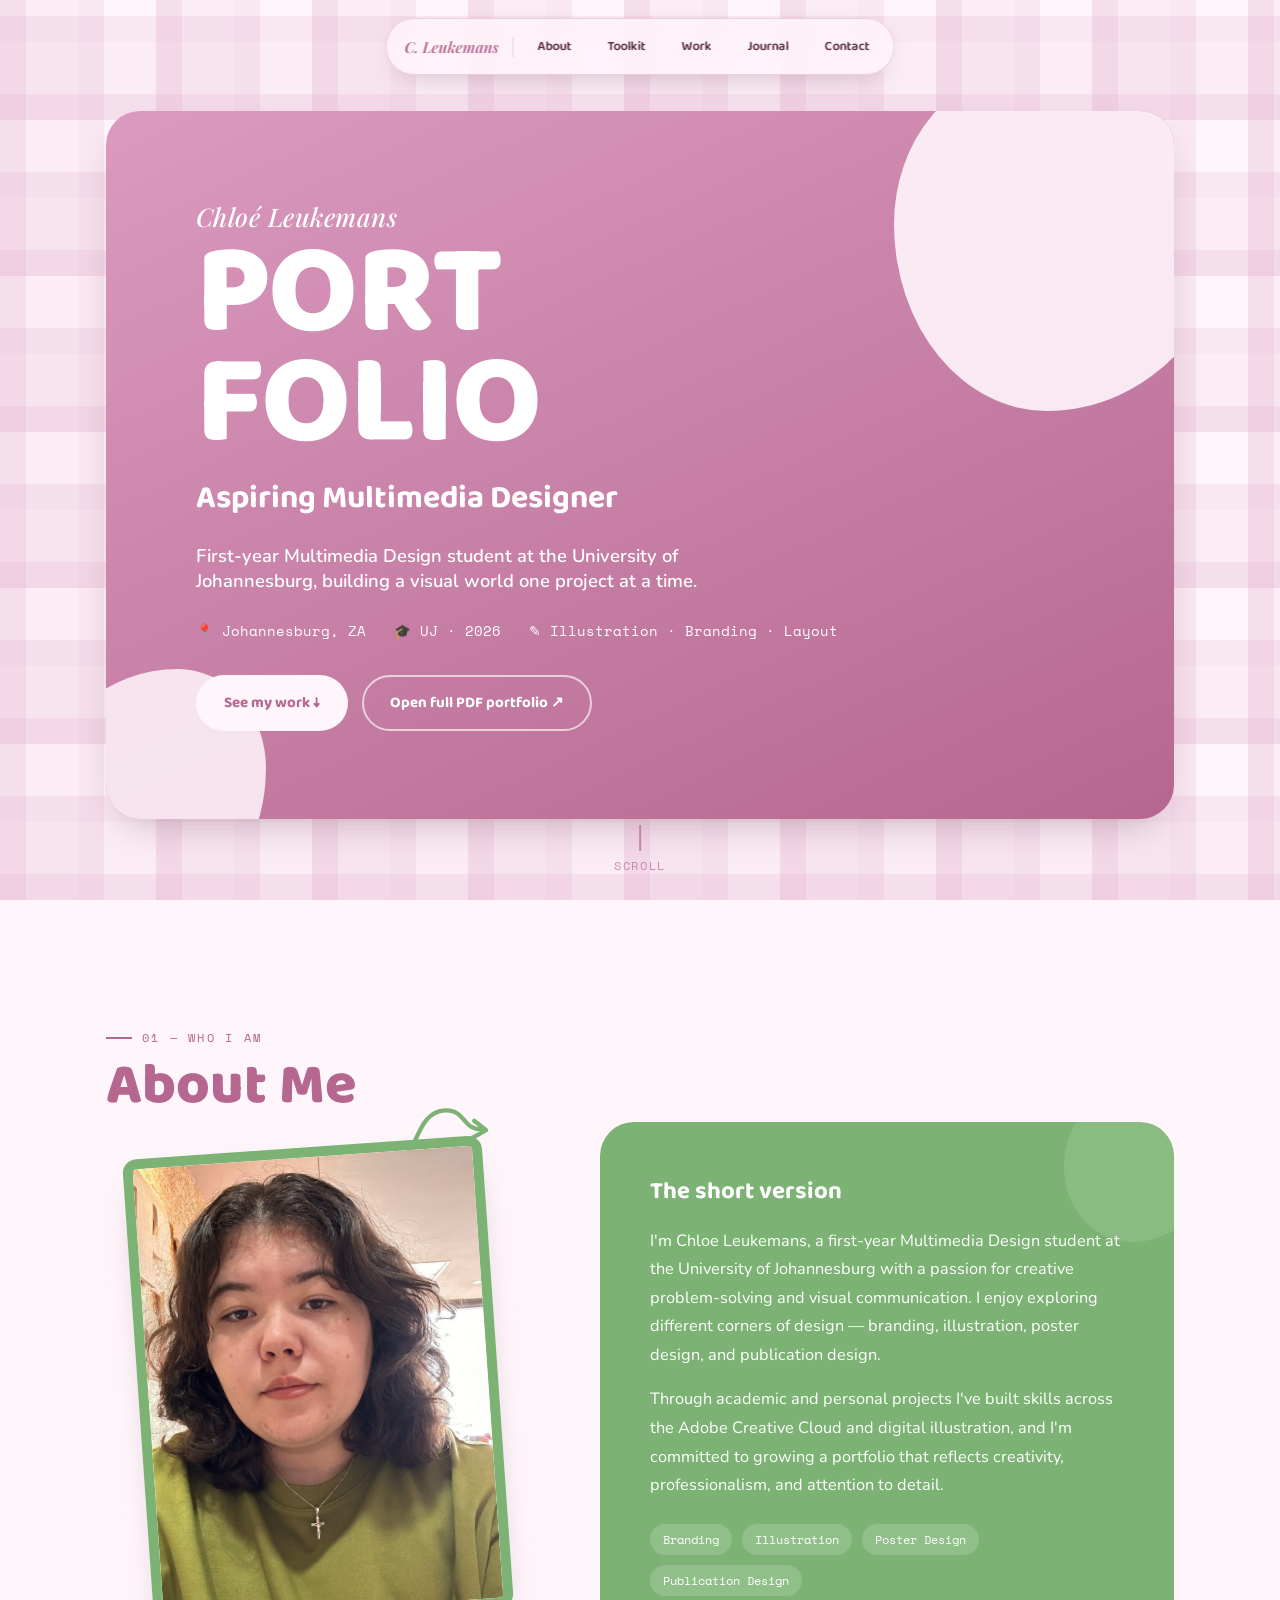
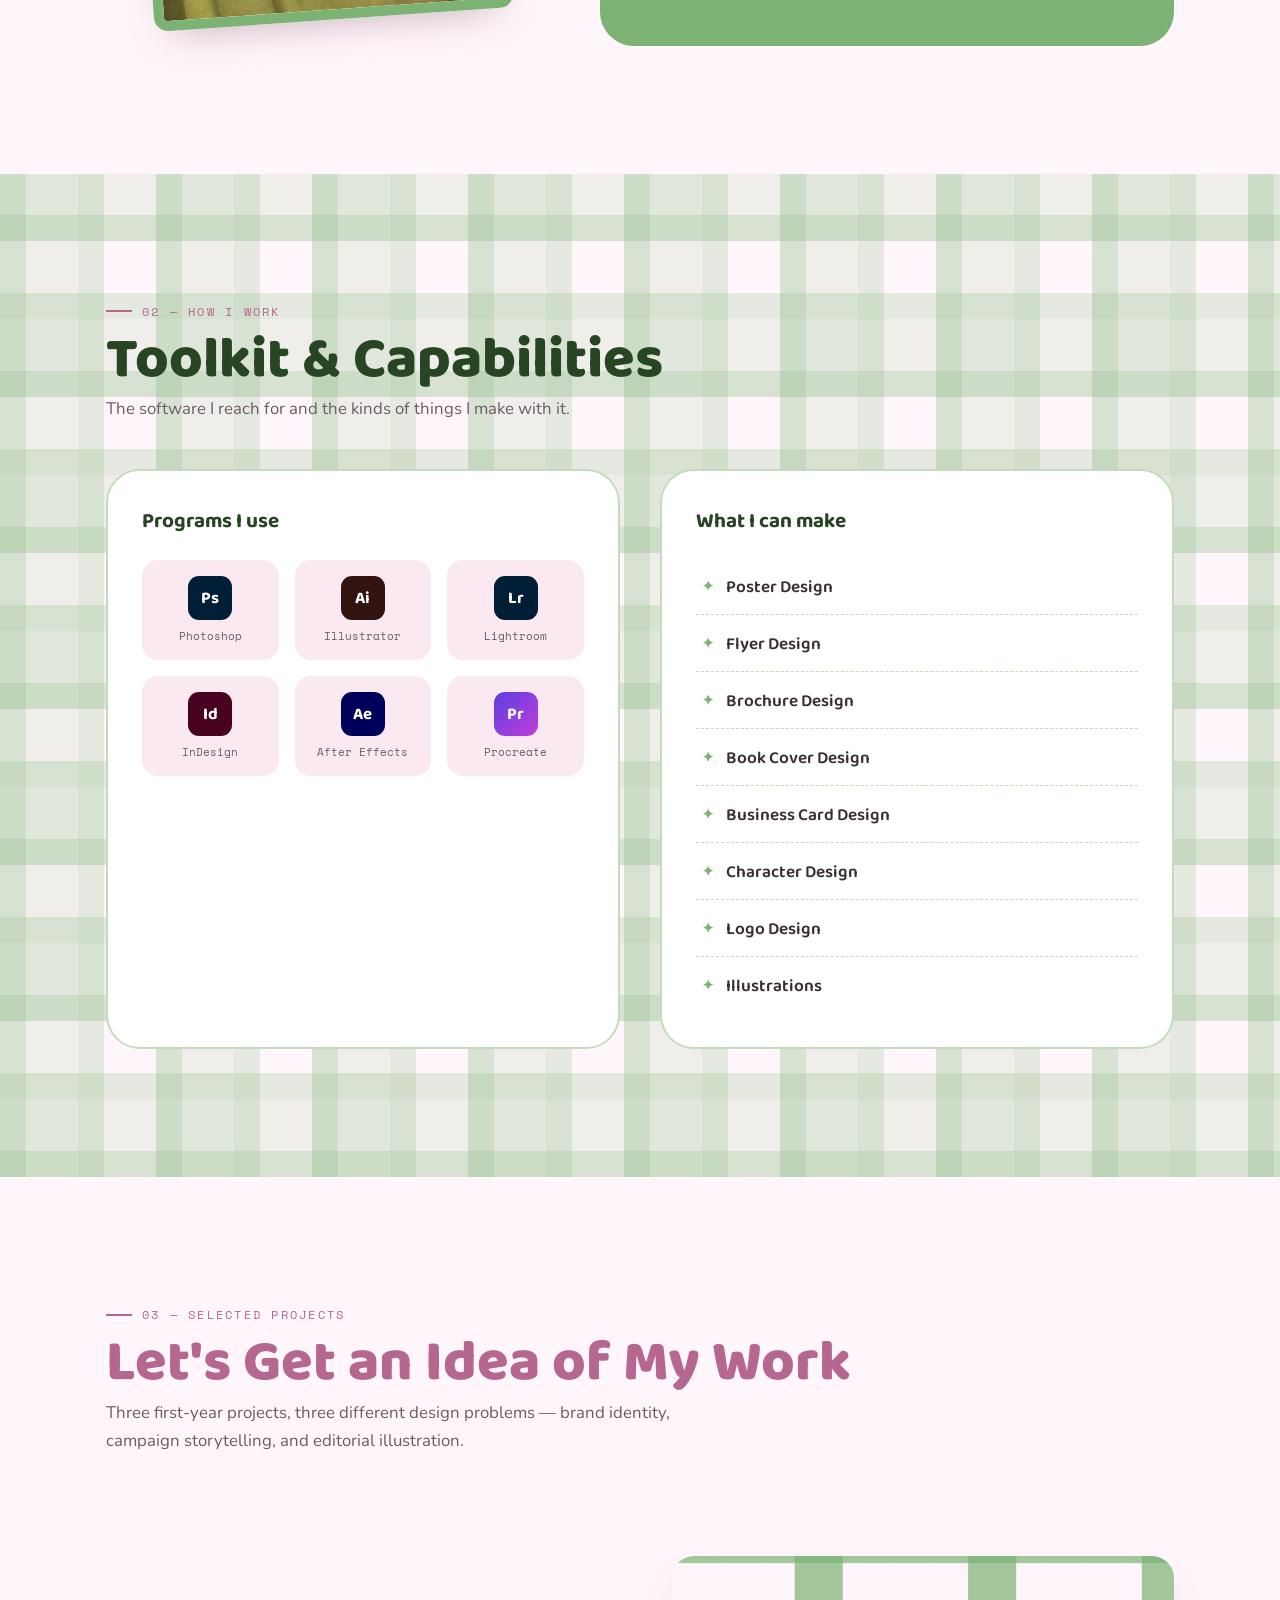
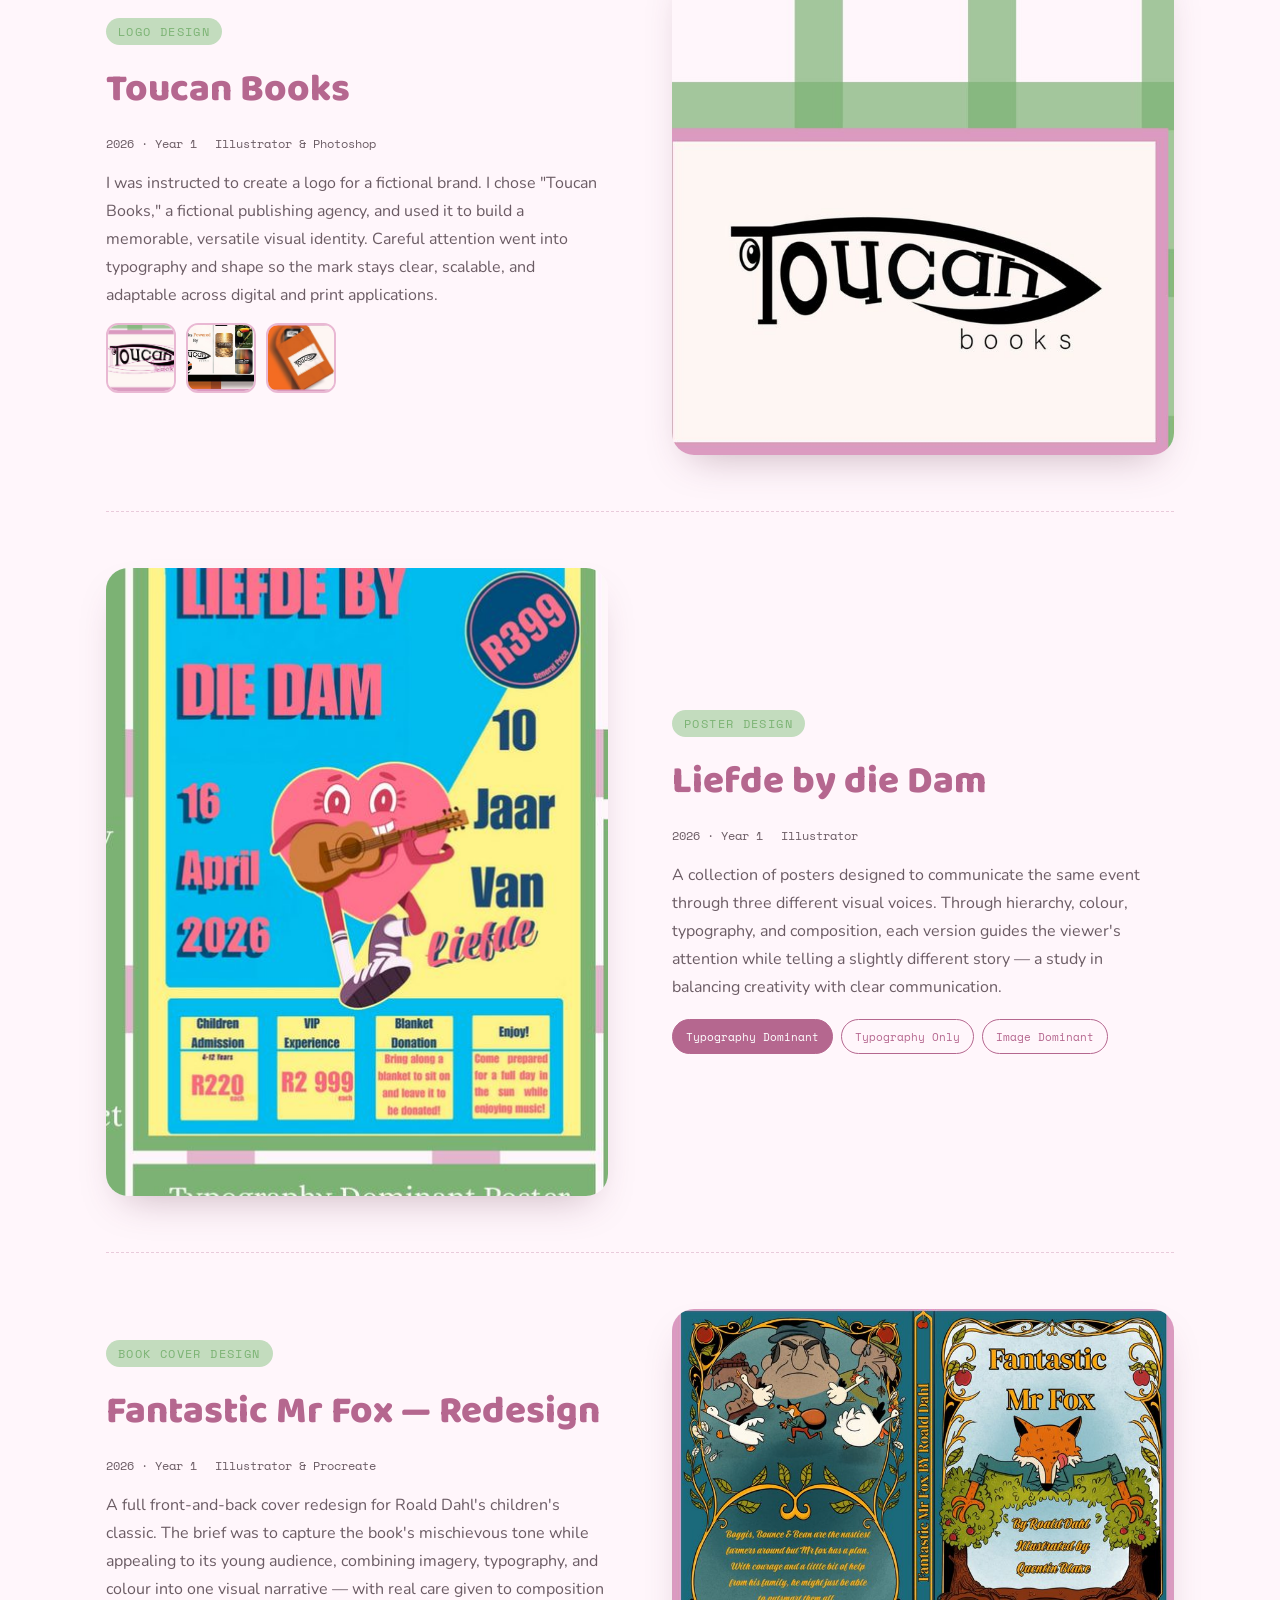
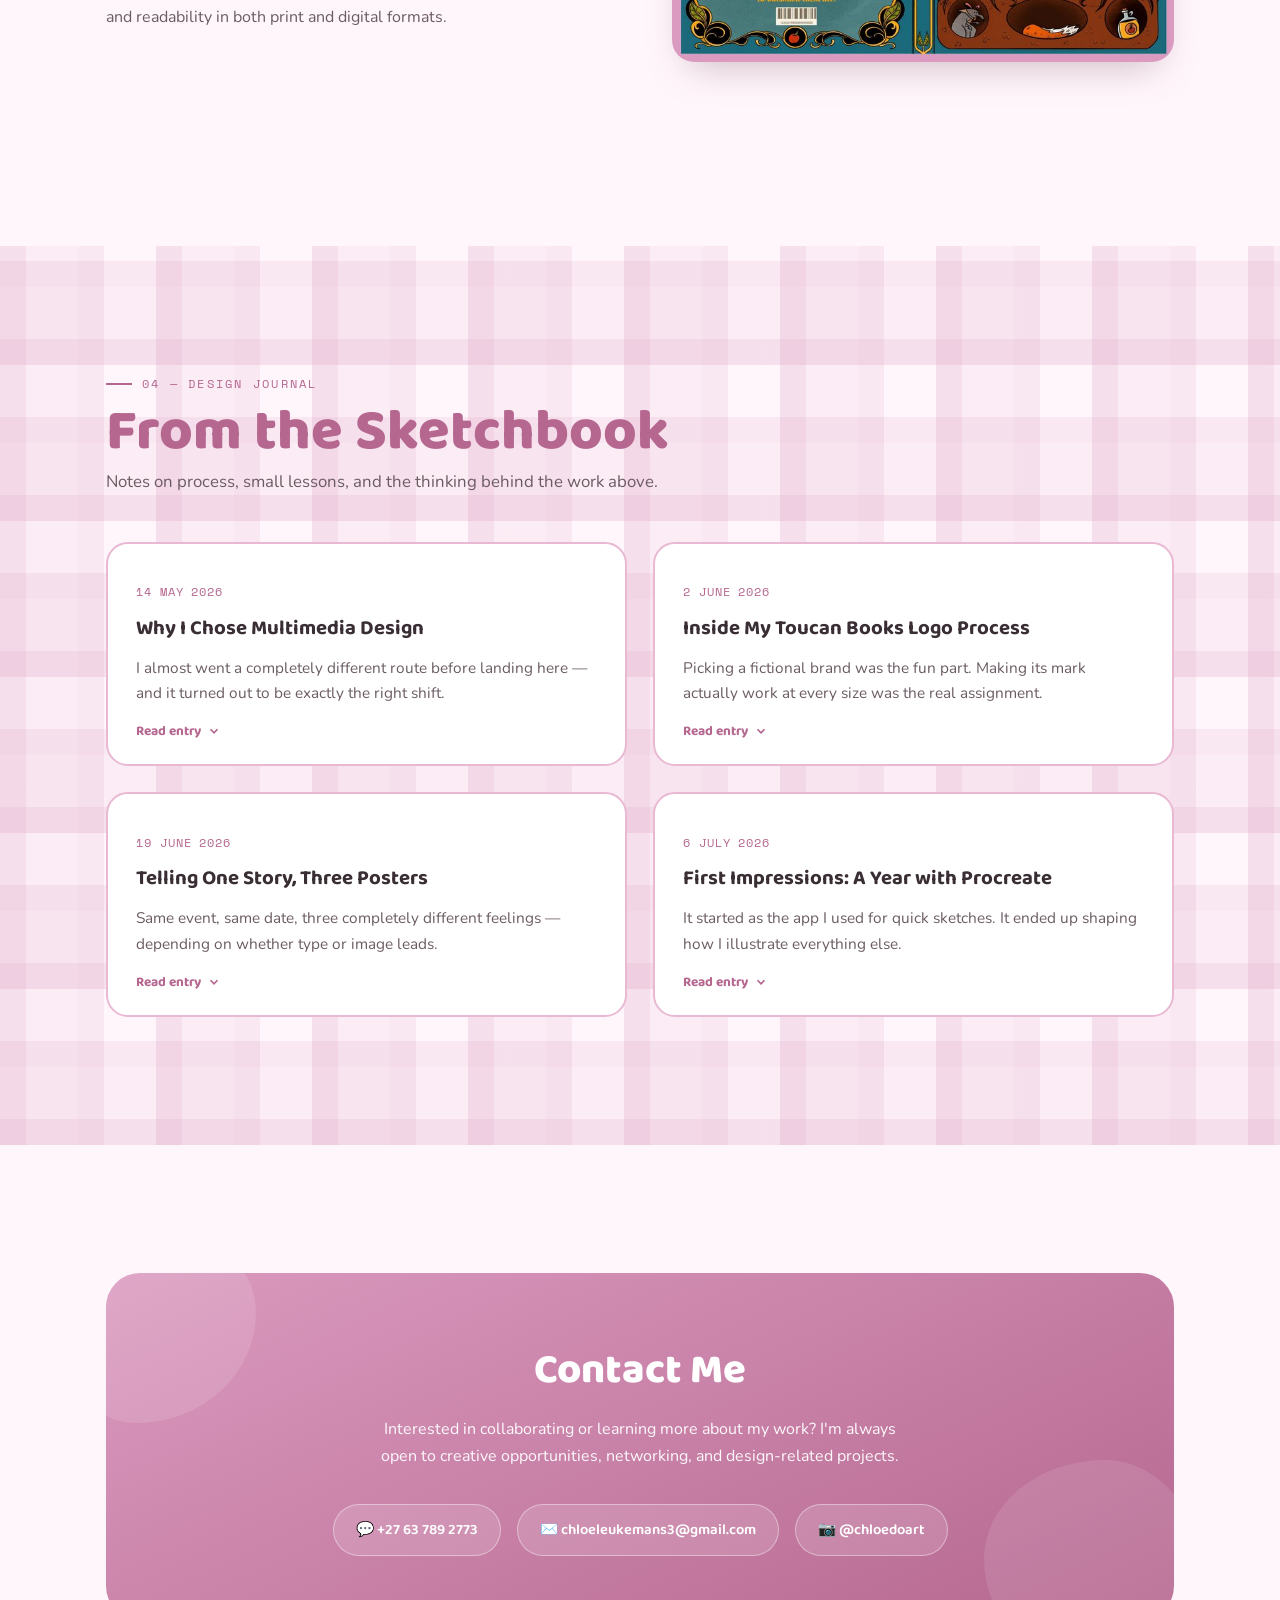
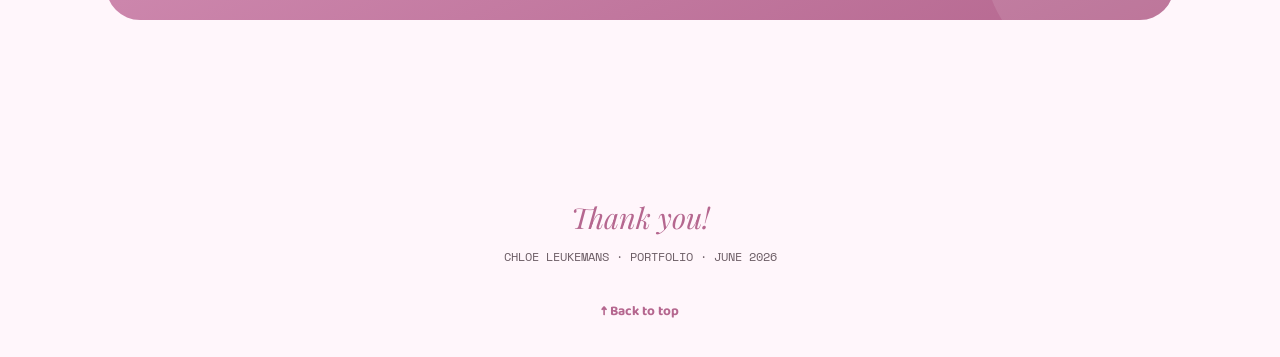
==== commit c047056f: "Version 7 - Added Apostrophy é for chloé" ====
--- a/chloe.html
+++ b/chloe.html
@@ -4,7 +4,7 @@
 <meta charset="UTF-8">
 <meta name="viewport" content="width=device-width, initial-scale=1.0">
 <title>Chloe Leukemans — Multimedia Designer</title>
-<meta name="description" content="Portfolio and CV of Chloe Leukemans, first-year Multimedia Design student at the University of Johannesburg.">
+<meta name="description" content="Portfolio and CV of Chloé Leukemans, first-year Multimedia Design student at the University of Johannesburg.">
 <link rel="preconnect" href="https://fonts.googleapis.com">
 <link rel="preconnect" href="https://fonts.gstatic.com" crossorigin>
 <link href="https://fonts.googleapis.com/css2?family=Baloo+2:wght@500;600;700;800&family=Playfair+Display:ital,wght@0,500;0,600;1,500&family=Nunito:ital,wght@0,400;0,500;0,600;0,700;1,500&family=Space+Mono:wght@400;700&display=swap" rel="stylesheet">
@@ -690,7 +690,7 @@
   <div class="hero-card">
     <div class="hero-blob-cut float-slow"></div>
     <div class="hero-blob-cut2 float"></div>
-    <p class="eyebrow-name">Chloe Leukemans</p>
+    <p class="eyebrow-name">Chloé Leukemans</p>
     <h1 class="hero-title">
       <span class="line1"><span>PORT</span></span><br>
       <span class="line2"><span>FOLIO</span></span>
